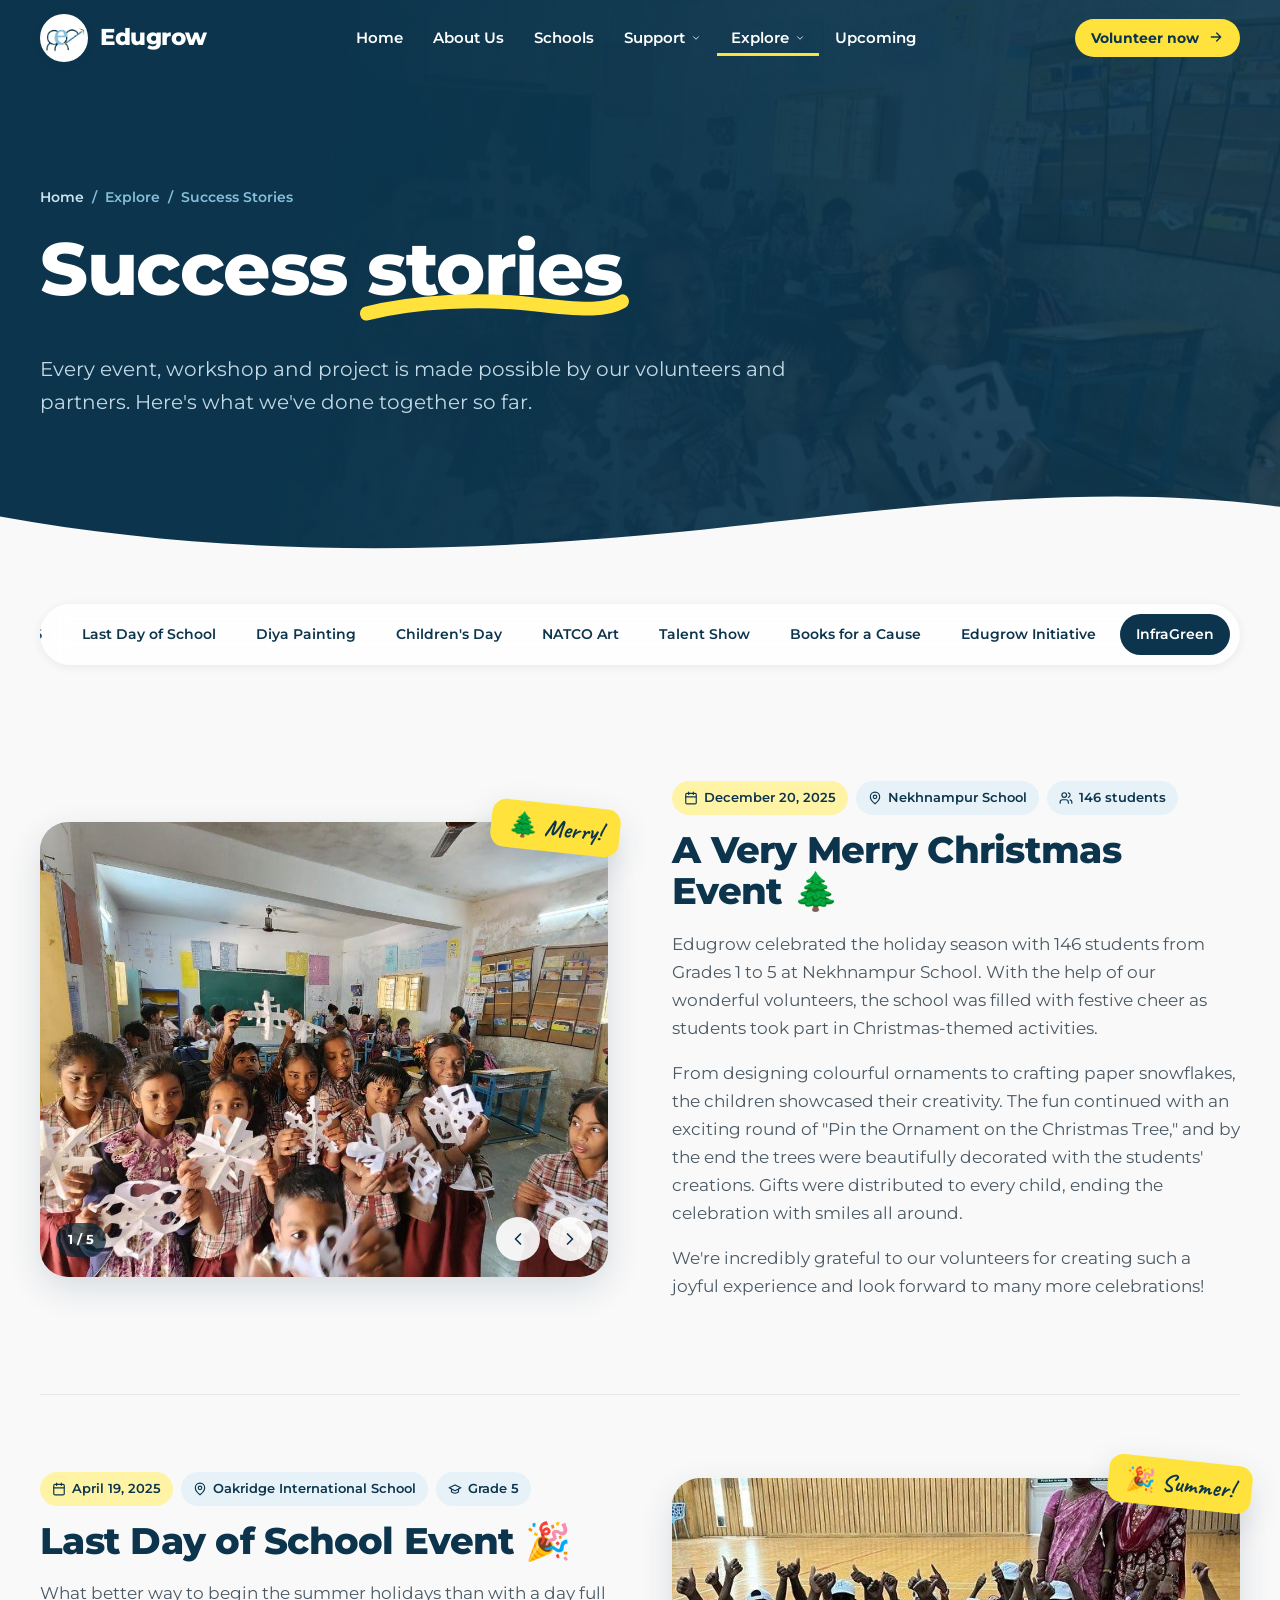
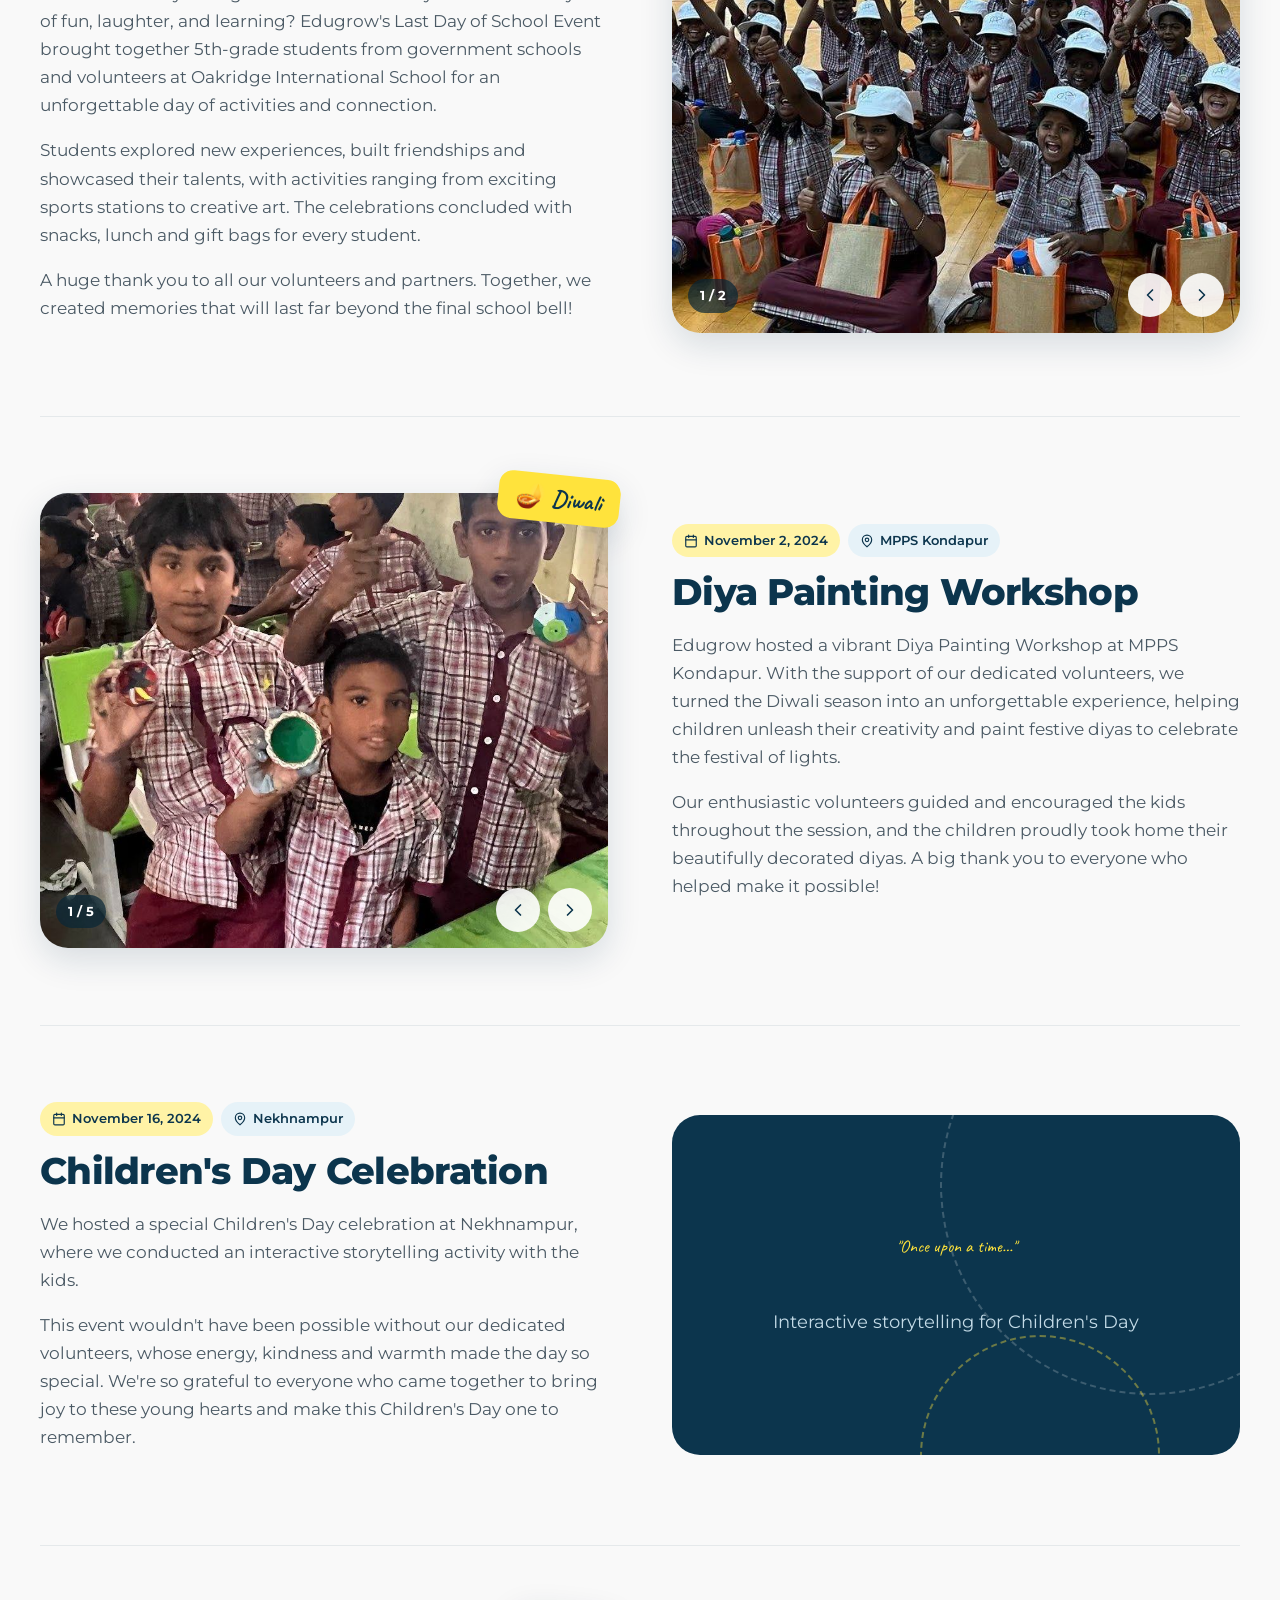
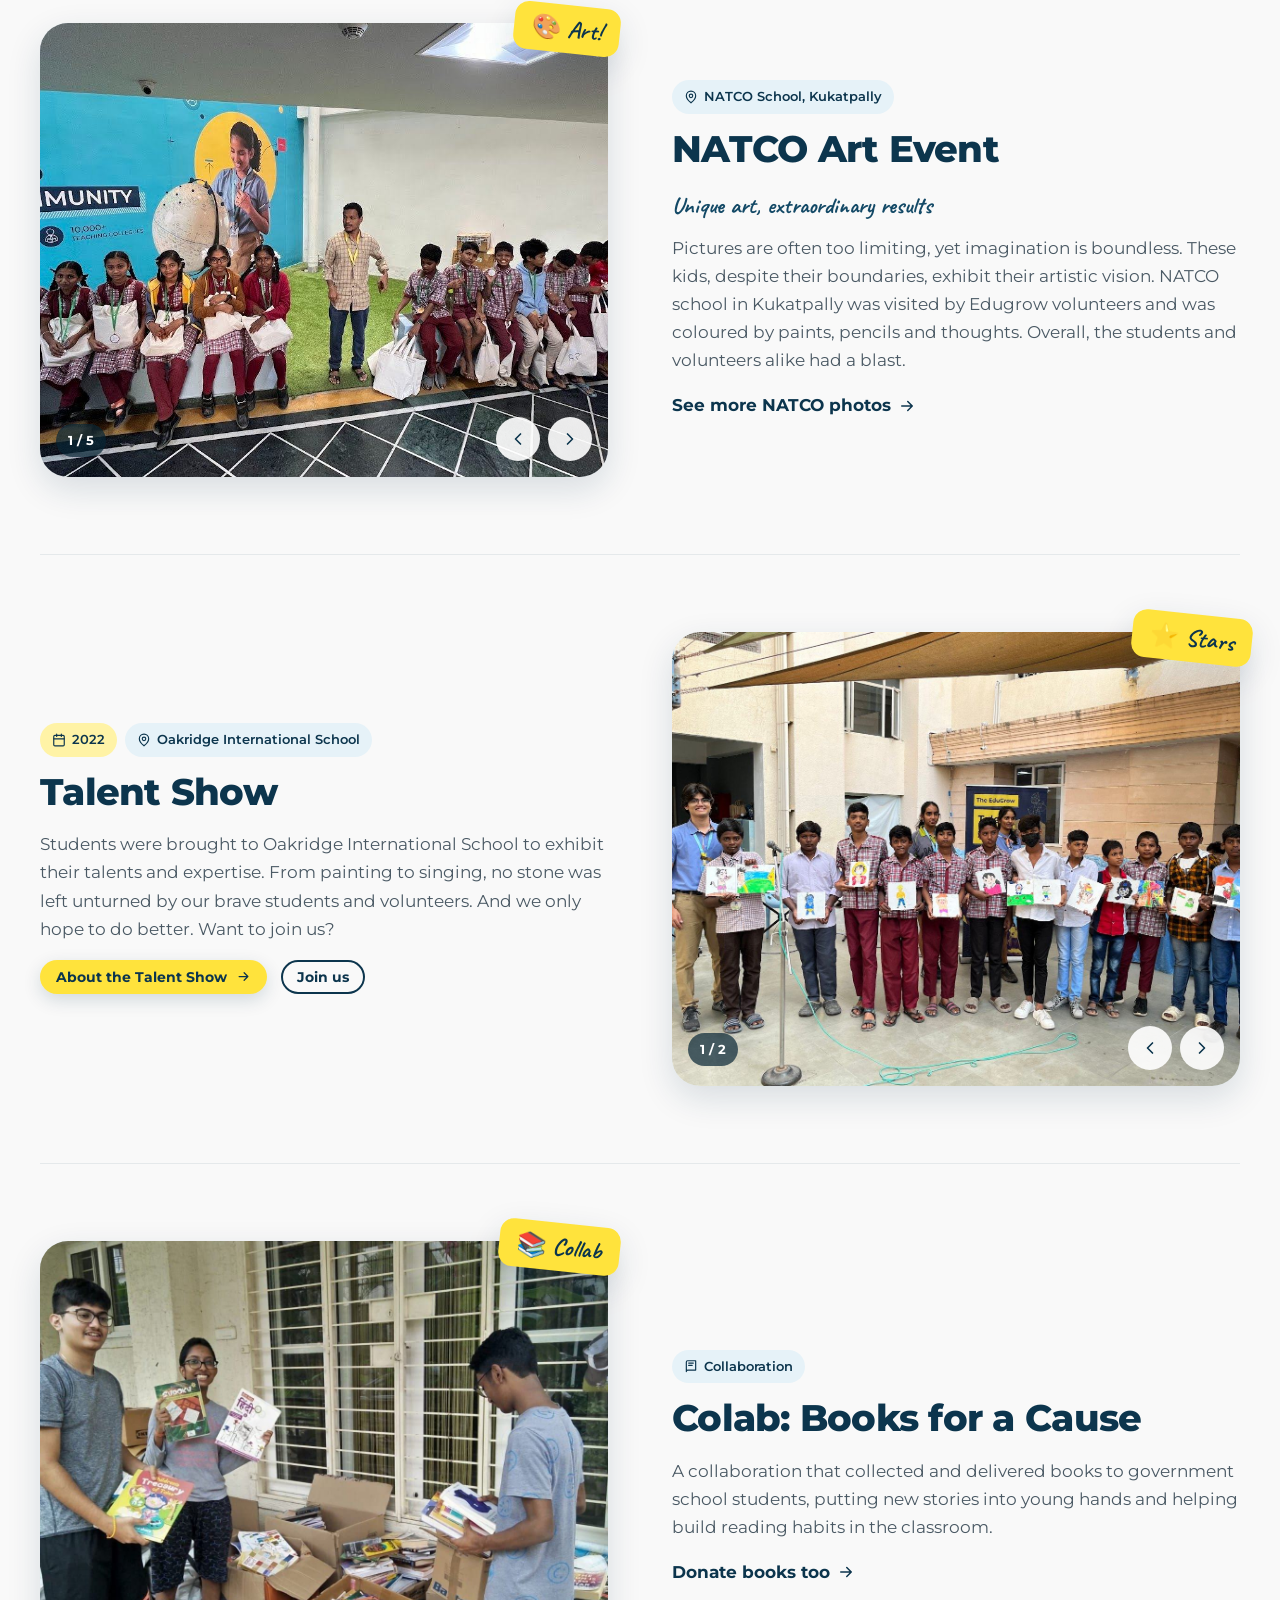
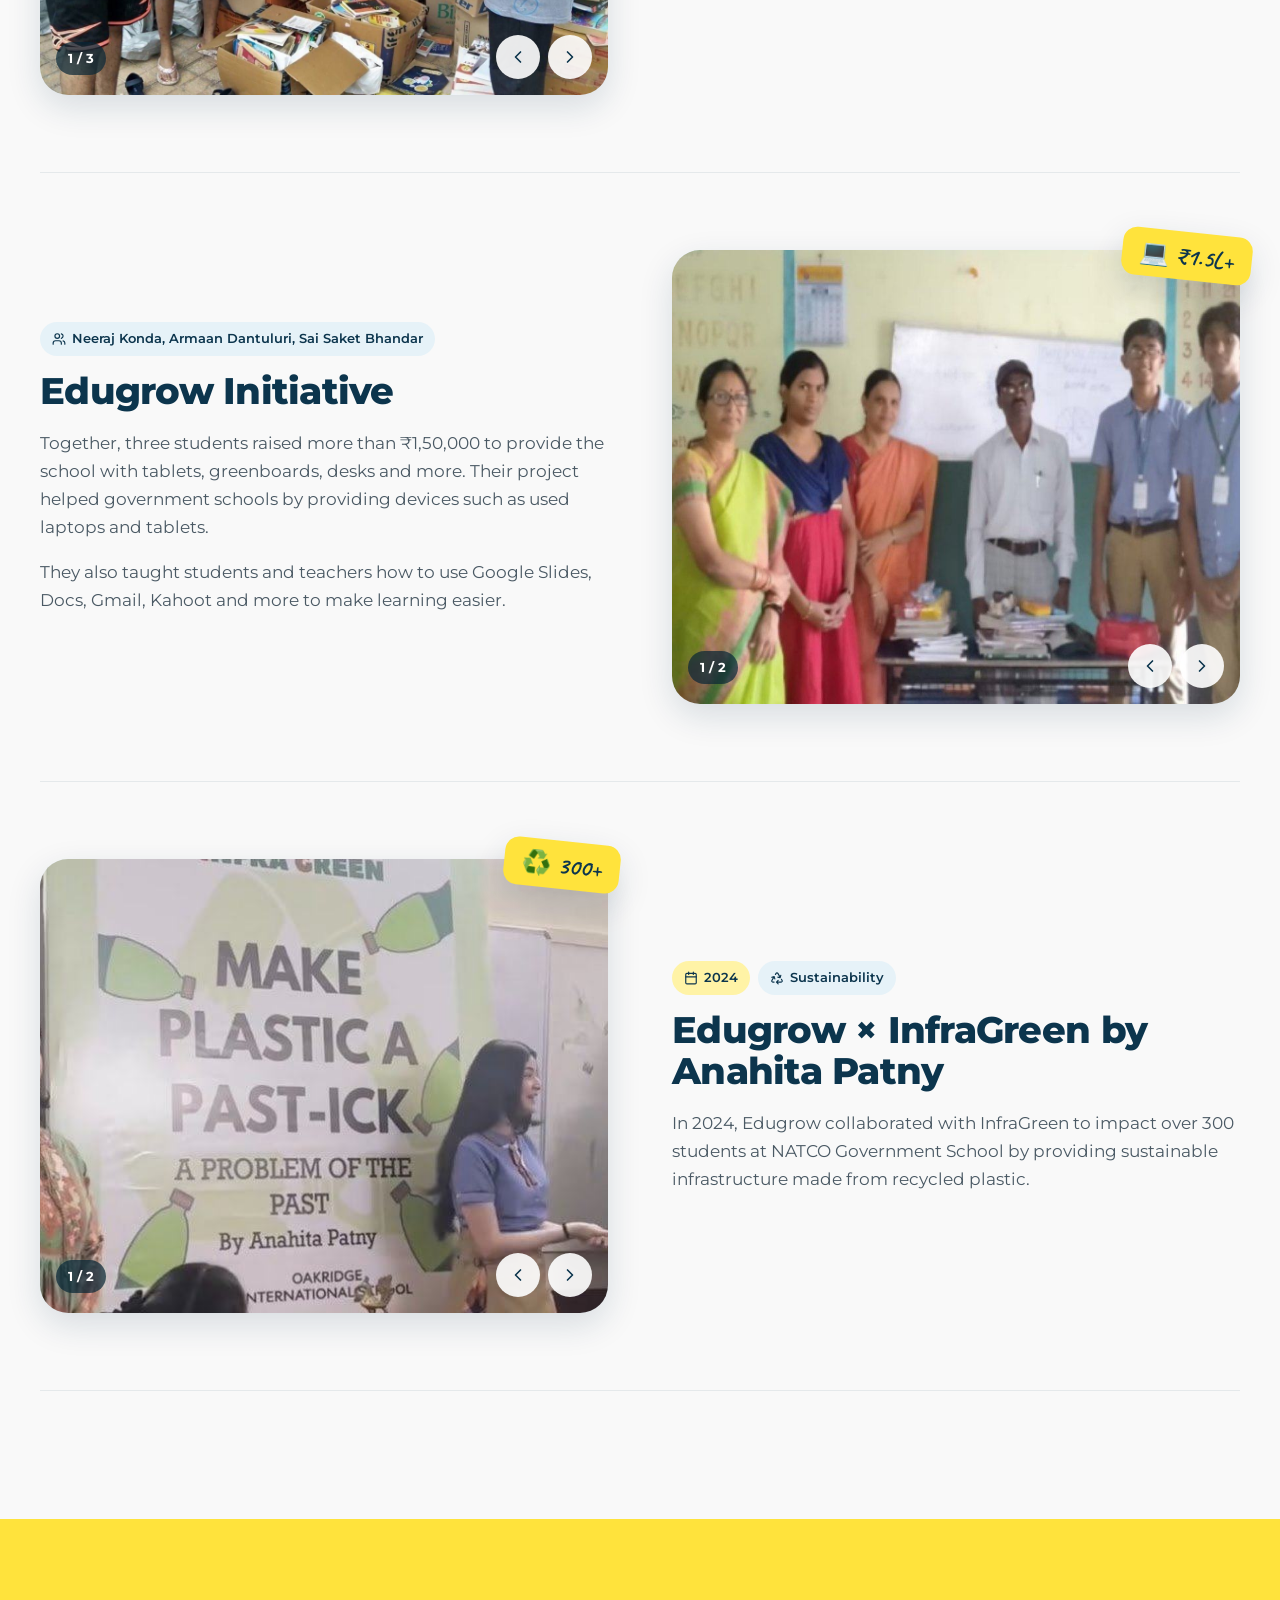
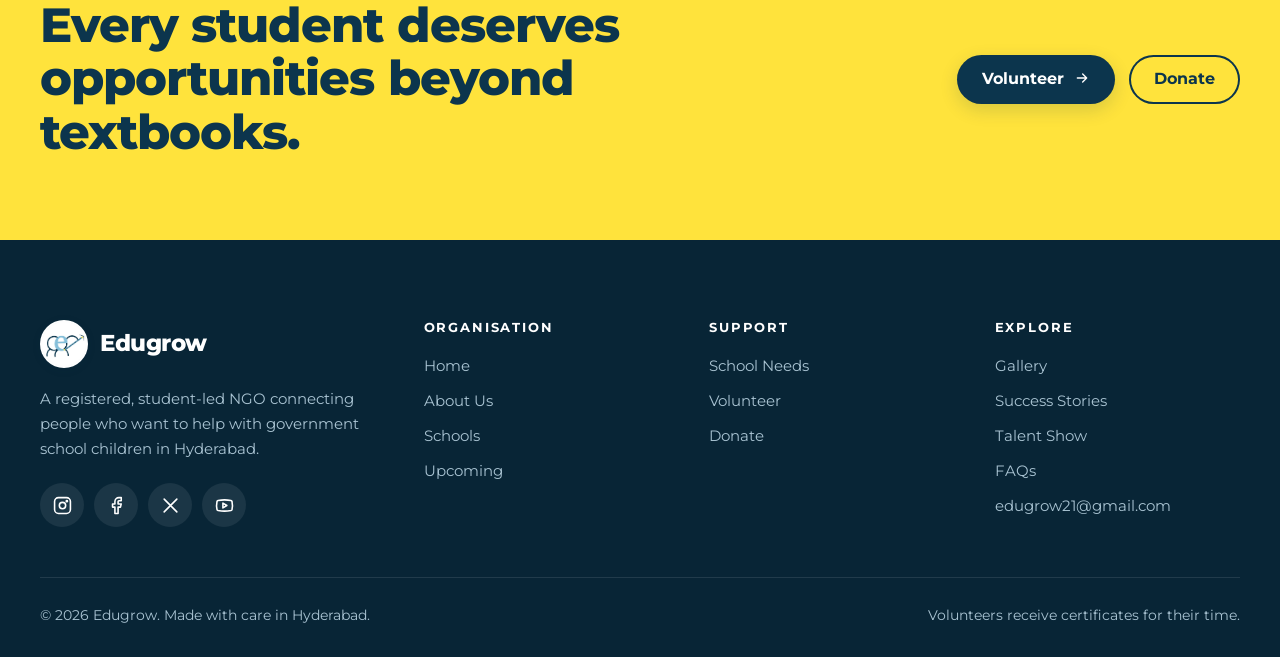
==== success-stories.html @ 66b3c99e "Add new Edugrow website Static multi-page site rebuilt from edugrow.org.in with the Edugrow brand co" ====
<!doctype html>
<html lang="en">
<head>
  <meta charset="utf-8">
  <meta name="viewport" content="width=device-width, initial-scale=1">
  <title>Success Stories — Edugrow</title>
  <meta name="description" content="Edugrow's events and projects: Christmas at Nekhnampur, the Last Day of School event, Diya painting, NATCO art, the Talent Show, InfraGreen and more.">
  <link rel="icon" href="assets/img/logo.png">
  <link rel="preconnect" href="https://fonts.googleapis.com">
  <link rel="preconnect" href="https://fonts.gstatic.com" crossorigin>
  <link href="https://fonts.googleapis.com/css2?family=Caveat:wght@600;700&family=Montserrat:wght@400;500;600;700;800&display=swap" rel="stylesheet">
  <link rel="stylesheet" href="assets/css/style.css">
  <script src="assets/js/main.js" defer></script>
</head>
<body data-page="success-stories" class="on-dark">
  <div id="site-header"></div>

  <main id="main">
    <section class="page-hero">
      <div class="bg" data-parallax="0.15" style="background-image:url(assets/img/photos/christmas-old-3.jpg)"></div>
      <div class="container">
        <nav class="crumbs reveal" aria-label="Breadcrumb"><a href="index.html">Home</a><span>/</span><span>Explore</span><span>/</span><span>Success Stories</span></nav>
        <h1 data-split>Success <span class="scribble">stories</span></h1>
        <p class="lead reveal" style="--d:.5s">Every event, workshop and project is made possible by our volunteers and partners. Here's what we've done together so far.</p>
      </div>
      <div class="wave"><svg viewBox="0 0 1440 80" preserveAspectRatio="none"><path fill="currentColor" d="M0 40c240 40 480 40 720 20S1200 0 1440 30v50H0z"/></svg></div>
    </section>

    <section class="section" style="padding-top:50px">
      <div class="container">
        <nav class="story-nav" data-spy aria-label="Stories">
          <a href="#christmas">Christmas '25</a>
          <a href="#last-day">Last Day of School</a>
          <a href="#diya">Diya Painting</a>
          <a href="#childrens-day">Children's Day</a>
          <a href="#natco">NATCO Art</a>
          <a href="#talent">Talent Show</a>
          <a href="#books">Books for a Cause</a>
          <a href="#initiative">Edugrow Initiative</a>
          <a href="#infragreen">InfraGreen</a>
        </nav>

        <article class="story" id="christmas">
          <div class="story-media reveal from-left">
            <span class="sticker">🌲 Merry!</span>
            <div class="carousel"><div class="slides">
              <img src="assets/img/photos/christmas-old-3.jpg" alt="Students holding paper snowflakes" loading="lazy">
              <img src="assets/img/photos/christmas-old-2.jpg" alt="Christmas tree decorated with student ornaments" loading="lazy">
              <img src="assets/img/photos/christmas-2.jpg" alt="Volunteers running Christmas activities in a classroom" loading="lazy">
              <img src="assets/img/photos/christmas-3.jpg" alt="Students playing Pin the Ornament on the Christmas Tree" loading="lazy">
              <img src="assets/img/photos/christmas-old-1.jpg" alt="Students in the classroom during the event" loading="lazy">
            </div><span class="count"></span><div class="ctrl"><button class="prev" aria-label="Previous photo"><span data-icon="left"></span></button><button class="next" aria-label="Next photo"><span data-icon="right"></span></button></div></div>
          </div>
          <div class="reveal from-right">
            <div class="story-meta"><span class="tag tag--sun"><span data-icon="calendar" data-size="14"></span> December 20, 2025</span><span class="tag"><span data-icon="pin" data-size="14"></span> Nekhnampur School</span><span class="tag"><span data-icon="users" data-size="14"></span> 146 students</span></div>
            <h2>A Very Merry Christmas Event 🌲</h2>
            <p>Edugrow celebrated the holiday season with 146 students from Grades 1 to 5 at Nekhnampur School. With the help of our wonderful volunteers, the school was filled with festive cheer as students took part in Christmas-themed activities.</p>
            <p>From designing colourful ornaments to crafting paper snowflakes, the children showcased their creativity. The fun continued with an exciting round of "Pin the Ornament on the Christmas Tree," and by the end the trees were beautifully decorated with the students' creations. Gifts were distributed to every child, ending the celebration with smiles all around.</p>
            <p>We're incredibly grateful to our volunteers for creating such a joyful experience and look forward to many more celebrations!</p>
          </div>
        </article>

        <article class="story" id="last-day">
          <div class="story-media reveal from-right">
            <span class="sticker">🎉 Summer!</span>
            <div class="carousel"><div class="slides">
              <img src="assets/img/photos/lastday-1.jpg" alt="Students cheering with gift bags" loading="lazy">
              <img src="assets/img/photos/lastday-2.jpg" alt="Students doing art at tables" loading="lazy">
            </div><span class="count"></span><div class="ctrl"><button class="prev" aria-label="Previous photo"><span data-icon="left"></span></button><button class="next" aria-label="Next photo"><span data-icon="right"></span></button></div></div>
          </div>
          <div class="reveal from-left">
            <div class="story-meta"><span class="tag tag--sun"><span data-icon="calendar" data-size="14"></span> April 19, 2025</span><span class="tag"><span data-icon="pin" data-size="14"></span> Oakridge International School</span><span class="tag"><span data-icon="grad" data-size="14"></span> Grade 5</span></div>
            <h2>Last Day of School Event 🎉</h2>
            <p>What better way to begin the summer holidays than with a day full of fun, laughter, and learning? Edugrow's Last Day of School Event brought together 5th-grade students from government schools and volunteers at Oakridge International School for an unforgettable day of activities and connection.</p>
            <p>Students explored new experiences, built friendships and showcased their talents, with activities ranging from exciting sports stations to creative art. The celebrations concluded with snacks, lunch and gift bags for every student.</p>
            <p>A huge thank you to all our volunteers and partners. Together, we created memories that will last far beyond the final school bell!</p>
          </div>
        </article>

        <article class="story" id="diya">
          <div class="story-media reveal from-left">
            <span class="sticker">🪔 Diwali</span>
            <div class="carousel"><div class="slides">
              <img src="assets/img/photos/diya-old-1.jpg" alt="Students holding up painted diyas" loading="lazy">
              <img src="assets/img/photos/diya-old-2.jpg" alt="Two girls smiling with their diyas" loading="lazy">
              <img src="assets/img/photos/diya-7.jpg" alt="Students showing their diyas" loading="lazy">
              <img src="assets/img/photos/diya-4.jpg" alt="Students painting together" loading="lazy">
              <img src="assets/img/photos/diya-1.jpg" alt="A student with a painted diya" loading="lazy">
            </div><span class="count"></span><div class="ctrl"><button class="prev" aria-label="Previous photo"><span data-icon="left"></span></button><button class="next" aria-label="Next photo"><span data-icon="right"></span></button></div></div>
          </div>
          <div class="reveal from-right">
            <div class="story-meta"><span class="tag tag--sun"><span data-icon="calendar" data-size="14"></span> November 2, 2024</span><span class="tag"><span data-icon="pin" data-size="14"></span> MPPS Kondapur</span></div>
            <h2>Diya Painting Workshop</h2>
            <p>Edugrow hosted a vibrant Diya Painting Workshop at MPPS Kondapur. With the support of our dedicated volunteers, we turned the Diwali season into an unforgettable experience, helping children unleash their creativity and paint festive diyas to celebrate the festival of lights.</p>
            <p>Our enthusiastic volunteers guided and encouraged the kids throughout the session, and the children proudly took home their beautifully decorated diyas. A big thank you to everyone who helped make it possible!</p>
          </div>
        </article>

        <article class="story" id="childrens-day">
          <div class="story-media reveal from-right">
            <div class="cta-band" style="grid-template-columns:1fr;min-height:340px;place-content:center;text-align:center;background:var(--navy);color:var(--white)">
              <span class="circle c1" style="border-color:rgba(255,255,255,.2)"></span><span class="circle c2" style="border-color:rgba(255,227,60,.4)"></span>
              <p class="quote-strip" style="color:var(--sun);position:relative;margin:0">"Once upon a time…"</p>
              <p style="color:#C3DAE6;position:relative;margin:10px 0 0">Interactive storytelling for Children's Day</p>
            </div>
          </div>
          <div class="reveal from-left">
            <div class="story-meta"><span class="tag tag--sun"><span data-icon="calendar" data-size="14"></span> November 16, 2024</span><span class="tag"><span data-icon="pin" data-size="14"></span> Nekhnampur</span></div>
            <h2>Children's Day Celebration</h2>
            <p>We hosted a special Children's Day celebration at Nekhnampur, where we conducted an interactive storytelling activity with the kids.</p>
            <p>This event wouldn't have been possible without our dedicated volunteers, whose energy, kindness and warmth made the day so special. We're so grateful to everyone who came together to bring joy to these young hearts and make this Children's Day one to remember.</p>
          </div>
        </article>

        <article class="story" id="natco">
          <div class="story-media reveal from-left">
            <span class="sticker">🎨 Art!</span>
            <div class="carousel"><div class="slides">
              <img src="assets/img/photos/natco-old-2.jpg" alt="Students holding their artwork at NATCO" loading="lazy">
              <img src="assets/img/photos/natco-art-6.jpg" alt="A class showing their drawings" loading="lazy">
              <img src="assets/img/photos/natco-art-7.jpg" alt="A student with a Ganesha drawing" loading="lazy">
              <img src="assets/img/photos/natco-art-3.jpg" alt="Volunteers and students celebrating together" loading="lazy">
              <img src="assets/img/photos/natco-art-2.jpg" alt="A student painting" loading="lazy">
            </div><span class="count"></span><div class="ctrl"><button class="prev" aria-label="Previous photo"><span data-icon="left"></span></button><button class="next" aria-label="Next photo"><span data-icon="right"></span></button></div></div>
          </div>
          <div class="reveal from-right">
            <div class="story-meta"><span class="tag"><span data-icon="pin" data-size="14"></span> NATCO School, Kukatpally</span></div>
            <h2>NATCO Art Event</h2>
            <p class="hand" style="color:var(--navy-700);margin-bottom:.4em">Unique art, extraordinary results</p>
            <p>Pictures are often too limiting, yet imagination is boundless. These kids, despite their boundaries, exhibit their artistic vision. NATCO school in Kukatpally was visited by Edugrow volunteers and was coloured by paints, pencils and thoughts. Overall, the students and volunteers alike had a blast.</p>
            <a class="link-arrow" href="gallery.html">See more NATCO photos <span data-icon="arrow" data-size="18"></span></a>
          </div>
        </article>

        <article class="story" id="talent">
          <div class="story-media reveal from-right">
            <span class="sticker">⭐ Stars</span>
            <div class="carousel"><div class="slides">
              <img src="assets/img/photos/talent-group.jpg" alt="Students holding their artworks at Oakridge" loading="lazy">
              <img src="assets/img/photos/talent-keyboard.jpg" alt="A volunteer teaching students the keyboard" loading="lazy">
            </div><span class="count"></span><div class="ctrl"><button class="prev" aria-label="Previous photo"><span data-icon="left"></span></button><button class="next" aria-label="Next photo"><span data-icon="right"></span></button></div></div>
          </div>
          <div class="reveal from-left">
            <div class="story-meta"><span class="tag tag--sun"><span data-icon="calendar" data-size="14"></span> 2022</span><span class="tag"><span data-icon="pin" data-size="14"></span> Oakridge International School</span></div>
            <h2>Talent Show</h2>
            <p>Students were brought to Oakridge International School to exhibit their talents and expertise. From painting to singing, no stone was left unturned by our brave students and volunteers. And we only hope to do better. Want to join us?</p>
            <div class="btn-row"><a class="btn btn--sm" href="talent-show.html">About the Talent Show <span data-icon="arrow" data-size="15"></span></a><a class="btn btn--sm btn--outline" href="volunteer.html">Join us</a></div>
          </div>
        </article>

        <article class="story" id="books">
          <div class="story-media reveal from-left">
            <span class="sticker">📚 Collab</span>
            <div class="carousel"><div class="slides">
              <img src="assets/img/photos/books-1.jpg" alt="Volunteers sorting donated books" loading="lazy">
              <img src="assets/img/photos/books-2.jpg" alt="A volunteer handing out books in a classroom" loading="lazy">
              <img src="assets/img/photos/books-3.jpg" alt="Students with new books" loading="lazy">
            </div><span class="count"></span><div class="ctrl"><button class="prev" aria-label="Previous photo"><span data-icon="left"></span></button><button class="next" aria-label="Next photo"><span data-icon="right"></span></button></div></div>
          </div>
          <div class="reveal from-right">
            <div class="story-meta"><span class="tag"><span data-icon="book" data-size="14"></span> Collaboration</span></div>
            <h2>Colab: Books for a Cause</h2>
            <p>A collaboration that collected and delivered books to government school students, putting new stories into young hands and helping build reading habits in the classroom.</p>
            <a class="link-arrow" href="donate.html">Donate books too <span data-icon="arrow" data-size="18"></span></a>
          </div>
        </article>

        <article class="story" id="initiative">
          <div class="story-media reveal from-right">
            <span class="sticker">💻 ₹1.5L+</span>
            <div class="carousel"><div class="slides">
              <img src="assets/img/photos/initiative-1.jpg" alt="Students and teachers at a device handover" loading="lazy">
              <img src="assets/img/photos/devices-donation.jpg" alt="Handing over a donated device to the school" loading="lazy">
            </div><span class="count"></span><div class="ctrl"><button class="prev" aria-label="Previous photo"><span data-icon="left"></span></button><button class="next" aria-label="Next photo"><span data-icon="right"></span></button></div></div>
          </div>
          <div class="reveal from-left">
            <div class="story-meta"><span class="tag"><span data-icon="users" data-size="14"></span> Neeraj Konda, Armaan Dantuluri, Sai Saket Bhandar</span></div>
            <h2>Edugrow Initiative</h2>
            <p>Together, three students raised more than ₹1,50,000 to provide the school with tablets, greenboards, desks and more. Their project helped government schools by providing devices such as used laptops and tablets.</p>
            <p>They also taught students and teachers how to use Google Slides, Docs, Gmail, Kahoot and more to make learning easier.</p>
          </div>
        </article>

        <article class="story" id="infragreen">
          <div class="story-media reveal from-left">
            <span class="sticker">♻️ 300+</span>
            <div class="carousel"><div class="slides">
              <img src="assets/img/photos/infragreen-poster.jpg" alt="Make Plastic a Past-ick poster by Anahita Patny" loading="lazy">
              <img src="assets/img/photos/infragreen-1.jpg" alt="Students at NATCO with recycled-plastic furniture" loading="lazy">
            </div><span class="count"></span><div class="ctrl"><button class="prev" aria-label="Previous photo"><span data-icon="left"></span></button><button class="next" aria-label="Next photo"><span data-icon="right"></span></button></div></div>
          </div>
          <div class="reveal from-right">
            <div class="story-meta"><span class="tag tag--sun"><span data-icon="calendar" data-size="14"></span> 2024</span><span class="tag"><span data-icon="recycle" data-size="14"></span> Sustainability</span></div>
            <h2>Edugrow × InfraGreen by Anahita Patny</h2>
            <p>In 2024, Edugrow collaborated with InfraGreen to impact over 300 students at NATCO Government School by providing sustainable infrastructure made from recycled plastic.</p>
          </div>
        </article>
      </div>
    </section>
  </main>

  <div id="site-footer"></div>
</body>
</html>
---- assets/css/style.css ----
/* =========================================================
   Edugrow — site styles
   Brand colours taken from the existing edugrow.org.in site
   and the Edugrow logo: navy, sky blue, sunshine yellow.
   ========================================================= */

:root {
  --navy: #0C354D;
  --navy-900: #082536;
  --navy-700: #134966;
  --sky: #86BFDA;
  --sky-200: #C9E3EF;
  --sky-100: #E6F2F8;
  --sun: #FFE33C;
  --sun-200: #FFF3A6;
  --paper: #F9F9F9;
  --white: #FFFFFF;
  --ink: #1C1C1C;
  --ink-soft: #4A5964;

  --font-head: "Montserrat", system-ui, sans-serif;
  --font-body: "Montserrat", system-ui, sans-serif;
  --font-hand: "Caveat", "Comic Sans MS", cursive;

  --radius-sm: 10px;
  --radius: 18px;
  --radius-lg: 28px;
  --shadow-sm: 0 2px 10px rgba(12, 53, 77, .08);
  --shadow: 0 12px 34px rgba(12, 53, 77, .14);
  --shadow-lg: 0 30px 60px rgba(12, 53, 77, .22);

  --container: 1200px;
  --gutter: clamp(16px, 4vw, 40px);
  --header-h: 76px;
  --ease: cubic-bezier(.22, 1, .36, 1);
}

*, *::before, *::after { box-sizing: border-box; }
html { scroll-behavior: smooth; -webkit-text-size-adjust: 100%; overflow-x: clip; }
body {
  margin: 0;
  font-family: var(--font-body);
  font-size: 17px;
  line-height: 1.65;
  color: var(--ink);
  background: var(--paper);
  overflow-x: hidden;
  overflow-x: clip;
  -webkit-font-smoothing: antialiased;
}
img { max-width: 100%; display: block; }
a { color: inherit; }
h1, h2, h3, h4 { font-family: var(--font-head); line-height: 1.12; margin: 0 0 .5em; color: var(--navy); letter-spacing: -.02em; }
h1 { font-size: clamp(2.4rem, 6vw, 4.6rem); font-weight: 800; }
h2 { font-size: clamp(1.9rem, 4vw, 3rem); font-weight: 800; }
h3 { font-size: clamp(1.2rem, 2vw, 1.5rem); font-weight: 700; }
p { margin: 0 0 1em; }
::selection { background: var(--sun); color: var(--navy); }
:focus-visible { outline: 3px solid var(--sun); outline-offset: 3px; border-radius: 6px; }

.container { width: min(100% - 2 * var(--gutter), var(--container)); margin-inline: auto; }
.section { padding: clamp(72px, 10vw, 130px) 0; position: relative; }
.section--tight { padding: clamp(48px, 7vw, 80px) 0; }
.section--navy { background: var(--navy); color: #DCEAF2; }
.section--navy h2, .section--navy h3 { color: var(--white); }
.section--sky { background: var(--sky-100); }
.section--sun { background: var(--sun); }
.section--white { background: var(--white); }
.center { text-align: center; }
.lead { font-size: clamp(1.05rem, 1.6vw, 1.25rem); color: var(--ink-soft); max-width: 62ch; }
.center .lead { margin-inline: auto; }
.section--navy .lead { color: #B9D3E1; }

.eyebrow {
  display: inline-flex; align-items: center; gap: .55em;
  font-weight: 700; font-size: .78rem; letter-spacing: .16em; text-transform: uppercase;
  color: var(--navy-700); margin-bottom: 1rem;
}
.eyebrow::before { content: ""; width: 28px; height: 3px; background: var(--sun); border-radius: 3px; }
.section--navy .eyebrow { color: var(--sky); }
.hand { font-family: var(--font-hand); font-weight: 700; font-size: 1.35em; color: var(--sky); letter-spacing: 0; }

/* Highlighted word with a hand-drawn pencil underline */
.scribble { position: relative; white-space: nowrap; display: inline-block; }
.scribble svg { position: absolute; left: -2%; bottom: -.18em; width: 104%; height: .42em; overflow: visible; }
.scribble path { fill: none; stroke: var(--sun); stroke-width: 9; stroke-linecap: round; stroke-dasharray: 400; stroke-dashoffset: 400; transition: stroke-dashoffset 1.2s var(--ease) .5s; }
.scribble.is-in path, .is-in .scribble path { stroke-dashoffset: 0; }

/* ---------- Buttons ---------- */
.btn {
  --bg: var(--sun); --fg: var(--navy);
  display: inline-flex; align-items: center; gap: .6em;
  padding: .95em 1.6em; border-radius: 999px; border: 0;
  background: var(--bg); color: var(--fg);
  font: 700 .98rem/1 var(--font-head); text-decoration: none; cursor: pointer;
  position: relative; overflow: hidden; isolation: isolate;
  transition: transform .35s var(--ease), box-shadow .35s var(--ease);
  box-shadow: 0 6px 18px rgba(12, 53, 77, .16);
}
.btn::before {
  content: ""; position: absolute; inset: 0; z-index: -1;
  background: var(--navy); transform: translateY(101%); transition: transform .45s var(--ease);
}
.btn:hover { transform: translateY(-3px); box-shadow: 0 14px 28px rgba(12, 53, 77, .25); color: var(--white); }
.btn:hover::before { transform: translateY(0); }
.btn .arrow { transition: transform .35s var(--ease); }
.btn:hover .arrow { transform: translateX(4px); }
.btn--navy { --bg: var(--navy); --fg: var(--white); }
.btn--navy::before { background: var(--sun); }
.btn--navy:hover { color: var(--navy); }
.btn--ghost { --bg: transparent; --fg: var(--white); box-shadow: inset 0 0 0 2px rgba(255,255,255,.7); }
.btn--ghost::before { background: var(--white); }
.btn--ghost:hover { color: var(--navy); }
.btn--outline { --bg: transparent; --fg: var(--navy); box-shadow: inset 0 0 0 2px var(--navy); }
.btn--sm { padding: .7em 1.15em; font-size: .88rem; }
.btn-row { display: flex; flex-wrap: wrap; gap: 14px; }
.center .btn-row { justify-content: center; }

.link-arrow { font-weight: 700; color: var(--navy); text-decoration: none; display: inline-flex; gap: .4em; align-items: center; background: linear-gradient(var(--sun), var(--sun)) 0 100% / 0 3px no-repeat; transition: background-size .4s var(--ease); }
.link-arrow:hover { background-size: 100% 3px; }

/* ---------- Scroll progress (a pencil line) ---------- */
.progress { position: fixed; inset: 0 0 auto 0; height: 4px; z-index: 200; pointer-events: none; }
.progress span { display: block; height: 100%; width: 100%; transform-origin: 0 50%; transform: scaleX(0); background: linear-gradient(90deg, var(--sky), var(--sun)); }

/* ---------- Header ---------- */
.site-header {
  position: fixed; inset: 0 0 auto 0; z-index: 100; height: var(--header-h);
  display: flex; align-items: center;
  transition: background .4s, box-shadow .4s, transform .45s var(--ease), height .3s;
}
.site-header.is-solid { background: rgba(255,255,255,.92); backdrop-filter: saturate(160%) blur(14px); -webkit-backdrop-filter: saturate(160%) blur(14px); box-shadow: 0 1px 0 rgba(12,53,77,.08), var(--shadow-sm); }
.site-header.is-hidden { transform: translateY(-100%); }
.site-header .container { display: flex; align-items: center; justify-content: space-between; gap: 20px; }
.brand { display: flex; align-items: center; gap: 12px; text-decoration: none; }
.brand img { width: 48px; height: 48px; border-radius: 50%; background: var(--white); box-shadow: var(--shadow-sm); transition: transform .6s var(--ease); }
.brand:hover img { transform: rotate(-12deg) scale(1.06); }
.brand span { font: 800 1.45rem/1 var(--font-head); color: var(--navy); letter-spacing: -.02em; }
.on-dark .site-header:not(.is-solid) .brand span { color: var(--white); }

.nav { display: flex; align-items: center; gap: 4px; }
.nav > ul { list-style: none; margin: 0; padding: 0; display: flex; align-items: center; gap: 2px; }
.nav li { position: relative; }
.nav a.nav-link, .nav button.nav-link {
  display: inline-flex; align-items: center; gap: 6px;
  padding: 10px 14px; border-radius: 999px; border: 0; background: none; cursor: pointer;
  font: 600 .95rem/1 var(--font-head); color: var(--navy); text-decoration: none;
  transition: background .25s, color .25s;
}
.on-dark .site-header:not(.is-solid) .nav-link { color: var(--white); }
.nav .nav-link:hover, .nav li:focus-within > .nav-link { background: rgba(134,191,218,.22); }
.nav .nav-link[aria-current="page"], .nav .is-current > .nav-link { box-shadow: inset 0 -3px 0 var(--sun); border-radius: 0; }
.nav .chev { width: 10px; height: 10px; transition: transform .3s; }
.nav li:hover .chev, .nav li:focus-within .chev { transform: rotate(180deg); }
.dropdown {
  position: absolute; top: calc(100% + 10px); left: 50%; min-width: 250px;
  list-style: none; margin: 0; padding: 10px;
  background: var(--white); border-radius: var(--radius); box-shadow: var(--shadow-lg);
  opacity: 0; visibility: hidden; transform: translate(-50%, 10px);
  transition: opacity .3s var(--ease), transform .3s var(--ease), visibility .3s;
}
.dropdown::before { content: ""; position: absolute; inset: -12px 0 auto; height: 12px; }
.nav li:hover > .dropdown, .nav li:focus-within > .dropdown { opacity: 1; visibility: visible; transform: translate(-50%, 0); }
.dropdown a { display: flex; gap: 12px; align-items: center; padding: 11px 12px; border-radius: 12px; text-decoration: none; color: var(--navy); font-weight: 600; font-size: .94rem; transition: background .2s; }
.dropdown a small { display: block; font-weight: 500; color: var(--ink-soft); font-size: .78rem; margin-top: 2px; }
.dropdown a:hover { background: var(--sky-100); }
.dropdown .ico { flex: none; width: 36px; height: 36px; border-radius: 10px; display: grid; place-items: center; background: var(--sky-100); color: var(--navy); }
.dropdown a:hover .ico { background: var(--sun); }
.nav-cta { margin-left: 10px; }

.burger { display: none; width: 46px; height: 46px; border-radius: 50%; border: 0; background: var(--sun); cursor: pointer; position: relative; z-index: 120; }
.burger span { position: absolute; left: 13px; right: 13px; height: 2.5px; background: var(--navy); border-radius: 2px; transition: transform .4s var(--ease), opacity .3s; }
.burger span:nth-child(1) { top: 16px; } .burger span:nth-child(2) { top: 22px; } .burger span:nth-child(3) { top: 28px; }
.menu-open .burger span:nth-child(1) { transform: translateY(6px) rotate(45deg); }
.menu-open .burger span:nth-child(2) { opacity: 0; }
.menu-open .burger span:nth-child(3) { transform: translateY(-6px) rotate(-45deg); }

.mobile-menu {
  position: fixed; inset: 0; z-index: 110; background: var(--navy); color: var(--white);
  padding: calc(var(--header-h) + 20px) var(--gutter) 40px; overflow-y: auto;
  clip-path: circle(0 at calc(100% - 44px) 38px); transition: clip-path .7s var(--ease);
  visibility: hidden;
}
.menu-open .mobile-menu { clip-path: circle(150% at calc(100% - 44px) 38px); visibility: visible; }
.menu-open { overflow: hidden; }
.mobile-menu ul { list-style: none; margin: 0; padding: 0; }
.mobile-menu > ul > li { border-bottom: 1px solid rgba(255,255,255,.12); opacity: 0; transform: translateY(16px); transition: opacity .4s, transform .5s var(--ease); }
.menu-open .mobile-menu > ul > li { opacity: 1; transform: none; }
.mobile-menu > ul > li > a, .mobile-menu summary { display: flex; justify-content: space-between; align-items: center; padding: 16px 0; font: 700 1.5rem/1.2 var(--font-head); color: var(--white); text-decoration: none; cursor: pointer; list-style: none; }
.mobile-menu summary::-webkit-details-marker { display: none; }
.mobile-menu summary::after { content: "+"; color: var(--sun); font-size: 1.6rem; transition: transform .3s; }
.mobile-menu details[open] summary::after { transform: rotate(45deg); }
.mobile-menu details ul { padding: 0 0 14px 6px; }
.mobile-menu details a { display: block; padding: 9px 0; color: var(--sky-200); text-decoration: none; font-weight: 600; }
.mobile-menu .btn { margin-top: 28px; }
.menu-open .site-header .brand span { color: var(--white); }

/* ---------- Hero (home) ---------- */
.hero { position: relative; min-height: 100svh; display: flex; align-items: flex-end; color: var(--white); overflow: hidden; background: var(--navy-900); }
.hero-slides { position: absolute; inset: 0; }
.hero-slides img { position: absolute; inset: 0; width: 100%; height: 100%; object-fit: cover; opacity: 0; transform: scale(1.12); transition: opacity 1.6s ease, transform 8s linear; }
.hero-slides img.is-active { opacity: 1; transform: scale(1); }
.hero::after { content: ""; position: absolute; inset: 0; background: linear-gradient(180deg, rgba(8,37,54,.55) 0%, rgba(8,37,54,.25) 35%, rgba(8,37,54,.85) 100%), linear-gradient(90deg, rgba(8,37,54,.6), transparent 70%); }
.hero-content { position: relative; z-index: 2; padding: calc(var(--header-h) + 60px) 0 clamp(60px, 9vh, 110px); }
.hero h1 { color: var(--white); max-width: 14ch; margin-bottom: .4em; text-shadow: 0 4px 30px rgba(0,0,0,.25); }
.hero .lead { color: rgba(255,255,255,.88); margin-bottom: 2rem; }
.hero .hand { color: var(--sun); font-size: clamp(1.6rem, 3vw, 2.2rem); display: block; margin-bottom: .2rem; }
.split-word { display: inline-block; overflow: hidden; vertical-align: top; padding-bottom: .08em; }
.split-word > span { display: inline-block; opacity: 0; transform: translateY(110%); transition: transform 1s var(--ease), opacity .6s ease; }
.is-in .split-word > span, .split-word > span.is-in { opacity: 1; transform: none; }
.hero-dots { position: absolute; right: var(--gutter); bottom: clamp(60px, 9vh, 110px); z-index: 3; display: flex; gap: 8px; }
.hero-dots button { width: 34px; height: 4px; border-radius: 4px; border: 0; padding: 0; cursor: pointer; background: rgba(255,255,255,.35); overflow: hidden; position: relative; }
.hero-dots button::after { content: ""; position: absolute; inset: 0; background: var(--sun); transform: scaleX(0); transform-origin: left; }
.hero-dots button.is-active::after { animation: dotfill 6s linear forwards; }
@keyframes dotfill { to { transform: scaleX(1); } }
.scroll-cue { position: absolute; left: 50%; bottom: 22px; z-index: 3; transform: translateX(-50%); width: 26px; height: 42px; border: 2px solid rgba(255,255,255,.7); border-radius: 20px; }
.scroll-cue::after { content: ""; position: absolute; left: 50%; top: 8px; width: 4px; height: 8px; margin-left: -2px; background: var(--sun); border-radius: 4px; animation: cue 1.8s infinite; }
@keyframes cue { 0% { opacity: 0; transform: translateY(0); } 30% { opacity: 1; } 100% { opacity: 0; transform: translateY(14px); } }

/* Page hero (inner pages) */
.page-hero { position: relative; padding: calc(var(--header-h) + clamp(60px, 9vw, 110px)) 0 clamp(70px, 9vw, 120px); background: var(--navy); color: var(--white); overflow: hidden; }
.page-hero h1 { color: var(--white); max-width: 18ch; }
.page-hero .lead { color: #C3DAE6; }
.page-hero .bg { position: absolute; inset: 0; background-size: cover; background-position: center; opacity: .28; transform: scale(1.1); will-change: transform; }
.page-hero::after { content: ""; position: absolute; inset: 0; background: linear-gradient(100deg, var(--navy) 25%, rgba(12,53,77,.55)); }
.page-hero .container { position: relative; z-index: 2; }
.crumbs { display: flex; gap: 8px; font-size: .85rem; font-weight: 600; color: var(--sky); margin-bottom: 1.2rem; }
.crumbs a { color: var(--sky-200); text-decoration: none; }
.crumbs a:hover { color: var(--sun); }
.wave { position: absolute; left: 0; right: 0; bottom: -1px; height: clamp(40px, 6vw, 80px); z-index: 3; color: var(--paper); }
.wave svg { width: 100%; height: 100%; display: block; }

/* Floating doodles */
.doodle { position: absolute; z-index: 1; pointer-events: none; opacity: .9; }
.doodle--1 { right: 8%; top: 28%; width: 90px; animation: float 7s ease-in-out infinite; }
.doodle--2 { right: 22%; bottom: 18%; width: 60px; animation: float 9s ease-in-out infinite reverse; }
@keyframes float { 0%,100% { transform: translateY(0) rotate(0); } 50% { transform: translateY(-16px) rotate(6deg); } }

/* ---------- Reveal on scroll ---------- */
.reveal { opacity: 0; transform: translateY(40px); transition: opacity .9s var(--ease), transform .9s var(--ease); transition-delay: var(--d, 0s); }
.reveal.from-left { transform: translateX(-50px); }
.reveal.from-right { transform: translateX(50px); }
.reveal.zoom { transform: scale(.92); }
.reveal.is-in { opacity: 1; transform: none; }

/* ---------- Grid helpers ---------- */
.split { display: grid; grid-template-columns: 1.05fr 1fr; gap: clamp(36px, 6vw, 90px); align-items: center; }
.split--rev > :first-child { order: 2; }
.grid-3 { display: grid; grid-template-columns: repeat(3, 1fr); gap: 24px; }
.grid-2 { display: grid; grid-template-columns: repeat(2, 1fr); gap: 24px; }
.grid-auto { display: grid; grid-template-columns: repeat(auto-fill, minmax(280px, 1fr)); gap: 24px; }

/* ---------- Intro / mission ---------- */
.photo-stack { position: relative; aspect-ratio: 1 / 1.02; }
.photo-stack figure { position: absolute; margin: 0; border-radius: var(--radius-lg); overflow: hidden; box-shadow: var(--shadow-lg); border: 6px solid var(--white); }
.photo-stack img { width: 100%; height: 100%; object-fit: cover; transition: transform 1.2s var(--ease); }
.photo-stack figure:hover img { transform: scale(1.06); }
.photo-stack .p1 { inset: 0 22% 22% 0; transform: rotate(-3deg); }
.photo-stack .p2 { inset: 38% 0 0 34%; transform: rotate(3deg); }
.photo-stack .badge { position: absolute; left: -10px; bottom: 6%; z-index: 3; background: var(--sun); color: var(--navy); border-radius: 50%; width: 130px; height: 130px; display: grid; place-items: center; text-align: center; font-weight: 800; line-height: 1.1; box-shadow: var(--shadow); animation: spin-slow 20s linear infinite; }
.photo-stack .badge b { display: block; font-size: 2rem; }
.photo-stack .badge small { font-size: .72rem; letter-spacing: .1em; text-transform: uppercase; }
@keyframes spin-slow { 0%,100% { transform: rotate(-8deg); } 50% { transform: rotate(8deg); } }

.problem-list { list-style: none; padding: 0; margin: 1.6rem 0 2rem; display: grid; gap: 14px; }
.problem-list li { display: flex; gap: 14px; align-items: flex-start; padding: 14px 16px; background: var(--white); border-radius: var(--radius-sm); box-shadow: var(--shadow-sm); transition: transform .35s var(--ease), box-shadow .35s; }
.problem-list li:hover { transform: translateX(6px); box-shadow: var(--shadow); }
.problem-list .ico { flex: none; width: 40px; height: 40px; border-radius: 12px; background: var(--sky-100); color: var(--navy); display: grid; place-items: center; }
.problem-list b { color: var(--navy); }

/* ---------- Ways to help cards ---------- */
.help-card {
  position: relative; border-radius: var(--radius-lg); overflow: hidden; min-height: 460px; color: var(--white);
  display: flex; flex-direction: column; justify-content: flex-end; padding: 30px; text-decoration: none;
  box-shadow: var(--shadow); transform-style: preserve-3d; transition: transform .5s var(--ease), box-shadow .5s;
}
.help-card img { position: absolute; inset: 0; width: 100%; height: 100%; object-fit: cover; transition: transform 1.2s var(--ease); }
.help-card::before { content: ""; position: absolute; inset: 0; z-index: 1; background: linear-gradient(180deg, rgba(8,37,54,0) 30%, rgba(8,37,54,.92) 100%); transition: background .5s; }
.help-card:hover { box-shadow: var(--shadow-lg); }
.help-card:hover img { transform: scale(1.08); }
.help-card:hover::before { background: linear-gradient(180deg, rgba(8,37,54,.15) 0%, rgba(8,37,54,.95) 100%); }
.help-card > *:not(img) { position: relative; z-index: 2; }
.help-card .num { position: absolute; top: 22px; left: 26px; font: 800 .8rem/1 var(--font-head); letter-spacing: .14em; color: var(--sun); }
.help-card h3 { color: var(--white); font-size: 2rem; margin-bottom: .3em; }
.help-card p { color: rgba(255,255,255,.85); margin: 0; max-height: 0; opacity: 0; overflow: hidden; transition: max-height .6s var(--ease), opacity .5s, margin .5s; }
.help-card:hover p, .help-card:focus-visible p { max-height: 120px; opacity: 1; margin-bottom: 1rem; }
.help-card .go { margin-top: 1rem; width: 52px; height: 52px; border-radius: 50%; background: var(--sun); color: var(--navy); display: grid; place-items: center; transition: transform .5s var(--ease); }
.help-card:hover .go { transform: rotate(-45deg); }
@media (hover: none) { .help-card p { max-height: none; opacity: 1; margin-bottom: 1rem; } }

/* ---------- Stats ---------- */
.stats { display: grid; grid-template-columns: repeat(4, 1fr); gap: 0; }
.stat { padding: 10px 26px; border-left: 1px solid rgba(255,255,255,.14); }
.stat:first-child { border-left: 0; }
.stat .n { font: 800 clamp(2.4rem, 5vw, 3.8rem)/1 var(--font-head); color: var(--sun); letter-spacing: -.03em; display: block; margin-bottom: .35rem; }
.stat p { margin: 0; color: #B9D3E1; font-size: .95rem; }
.section--white .stat, .section--sky .stat { border-color: rgba(12,53,77,.12); }
.section--white .stat .n, .section--sky .stat .n { color: var(--navy); }
.section--white .stat p, .section--sky .stat p { color: var(--ink-soft); }

/* ---------- Photo marquee ---------- */
.marquee { overflow: hidden; padding: 10px 0; mask-image: linear-gradient(90deg, transparent, #000 8%, #000 92%, transparent); -webkit-mask-image: linear-gradient(90deg, transparent, #000 8%, #000 92%, transparent); }
.marquee-track { display: flex; gap: 18px; width: max-content; animation: marquee 60s linear infinite; }
.marquee:hover .marquee-track { animation-play-state: paused; }
.marquee-track img { height: 260px; width: auto; border-radius: var(--radius); object-fit: cover; box-shadow: var(--shadow-sm); transition: transform .5s var(--ease); }
.marquee-track img:nth-child(odd) { transform: rotate(-1.5deg); }
.marquee-track img:nth-child(even) { transform: rotate(1.5deg) translateY(14px); }
.marquee-track img:hover { transform: scale(1.04) rotate(0); }
.marquee--rev .marquee-track { animation-direction: reverse; }
@keyframes marquee { to { transform: translateX(-50%); } }

/* ---------- Talent / CTA band ---------- */
.cta-band { position: relative; overflow: hidden; border-radius: var(--radius-lg); background: var(--sun); color: var(--navy); padding: clamp(40px, 6vw, 80px); display: grid; grid-template-columns: 1.2fr .8fr; gap: 40px; align-items: center; }
.cta-band h2 { max-width: 16ch; }
.cta-band p { color: var(--navy-700); font-size: 1.1rem; }
.cta-band .circle { position: absolute; border-radius: 50%; border: 2px dashed rgba(12,53,77,.25); }
.cta-band .c1 { width: 420px; height: 420px; right: -120px; top: -140px; animation: spin 40s linear infinite; }
.cta-band .c2 { width: 240px; height: 240px; right: 80px; bottom: -120px; animation: spin 30s linear infinite reverse; }
@keyframes spin { to { transform: rotate(360deg); } }
.cta-band .imgs { position: relative; height: 320px; }
.cta-band .imgs img { position: absolute; width: 62%; aspect-ratio: 3/4; object-fit: cover; border-radius: var(--radius); border: 5px solid var(--white); box-shadow: var(--shadow); transition: transform .6s var(--ease); }
.cta-band .imgs img:first-child { left: 0; top: 0; transform: rotate(-6deg); }
.cta-band .imgs img:last-child { right: 0; bottom: 0; transform: rotate(5deg); }
.cta-band:hover .imgs img:first-child { transform: rotate(-9deg) translateX(-10px); }
.cta-band:hover .imgs img:last-child { transform: rotate(8deg) translateX(10px); }

/* ---------- Story preview (home) ---------- */
.story-card { background: var(--white); border-radius: var(--radius-lg); overflow: hidden; box-shadow: var(--shadow-sm); display: flex; flex-direction: column; text-decoration: none; transition: transform .5s var(--ease), box-shadow .5s; }
.story-card:hover { transform: translateY(-8px); box-shadow: var(--shadow-lg); }
.story-card .media { aspect-ratio: 4 / 3; overflow: hidden; position: relative; }
.story-card .media img { width: 100%; height: 100%; object-fit: cover; transition: transform 1s var(--ease); }
.story-card:hover .media img { transform: scale(1.07); }
.story-card .date { position: absolute; top: 16px; left: 16px; background: var(--sun); color: var(--navy); font-weight: 800; font-size: .76rem; letter-spacing: .06em; text-transform: uppercase; padding: 7px 12px; border-radius: 999px; }
.story-card .body { padding: 24px 26px 28px; }
.story-card h3 { margin-bottom: .4em; }
.story-card p { color: var(--ink-soft); font-size: .96rem; margin-bottom: 1rem; }

/* ---------- Generic cards ---------- */
.card { background: var(--white); border-radius: var(--radius); padding: 28px; box-shadow: var(--shadow-sm); transition: transform .45s var(--ease), box-shadow .45s; }
.card:hover { transform: translateY(-6px); box-shadow: var(--shadow); }
.card .ico-lg { width: 60px; height: 60px; border-radius: 18px; background: var(--sky-100); color: var(--navy); display: grid; place-items: center; margin-bottom: 18px; transition: background .3s, transform .5s var(--ease); }
.card:hover .ico-lg { background: var(--sun); transform: rotate(-8deg) scale(1.05); }
.card p { color: var(--ink-soft); margin: 0; }

/* ---------- Tags / chips ---------- */
.tag { display: inline-flex; align-items: center; gap: 6px; padding: 6px 12px; border-radius: 999px; background: var(--sky-100); color: var(--navy); font-size: .82rem; font-weight: 600; }
.tag--sun { background: var(--sun-200); }
.tag--navy { background: var(--navy); color: var(--white); }
.chips { display: flex; flex-wrap: wrap; gap: 10px; }
.chip { padding: 10px 18px; border-radius: 999px; border: 2px solid var(--sky-200); background: var(--white); color: var(--navy); font: 600 .9rem/1 var(--font-head); cursor: pointer; transition: all .3s var(--ease); }
.chip:hover { border-color: var(--sky); transform: translateY(-2px); }
.chip.is-active { background: var(--navy); border-color: var(--navy); color: var(--white); }
.chip .count { display: inline-block; margin-left: 6px; font-size: .75rem; padding: 2px 7px; border-radius: 999px; background: var(--sky-100); color: var(--navy); }
.chip.is-active .count { background: var(--sun); }

/* ---------- Schools ---------- */
.toolbar { display: flex; flex-wrap: wrap; justify-content: space-between; align-items: center; gap: 18px; margin-bottom: 36px; }
.toolbar .label { font-weight: 700; color: var(--navy); font-size: .85rem; letter-spacing: .08em; text-transform: uppercase; margin-right: 6px; }
.search { position: relative; }
.search input { width: min(320px, 80vw); padding: 13px 18px 13px 46px; border-radius: 999px; border: 2px solid var(--sky-200); font: 500 .95rem var(--font-body); background: var(--white); color: var(--ink); transition: border-color .3s, box-shadow .3s; }
.search input:focus { outline: 0; border-color: var(--sky); box-shadow: 0 0 0 5px rgba(134,191,218,.25); }
.search svg { position: absolute; left: 16px; top: 50%; transform: translateY(-50%); color: var(--navy-700); }

.school-card { background: var(--white); border-radius: var(--radius-lg); box-shadow: var(--shadow-sm); overflow: hidden; display: flex; flex-direction: column; transition: transform .5s var(--ease), box-shadow .5s, opacity .4s; }
.school-card:hover { transform: translateY(-8px); box-shadow: var(--shadow-lg); }
.school-card.is-hidden { display: none; }
.school-card .top { background: var(--navy); color: var(--white); padding: 26px 26px 22px; position: relative; overflow: hidden; }
.school-card .top::after { content: ""; position: absolute; right: -40px; top: -40px; width: 140px; height: 140px; border-radius: 50%; background: var(--sky); opacity: .18; transition: transform .7s var(--ease); }
.school-card:hover .top::after { transform: scale(1.6); }
.school-card .idx { font: 800 .78rem/1 var(--font-head); color: var(--sun); letter-spacing: .14em; }
.school-card h3 { color: var(--white); margin: .5em 0 .2em; }
.school-card .area { color: var(--sky-200); font-size: .9rem; font-weight: 600; display: flex; align-items: center; gap: 6px; }
.school-card dl { margin: 0; padding: 22px 26px 8px; display: grid; gap: 14px; flex: 1; }
.school-card dl > div { display: grid; grid-template-columns: 30px 1fr; gap: 10px; align-items: start; }
.school-card dt { color: var(--sky); padding-top: 2px; }
.school-card dd { margin: 0; font-size: .93rem; color: var(--ink-soft); }
.school-card dd b { display: block; color: var(--navy); font-size: .76rem; letter-spacing: .1em; text-transform: uppercase; margin-bottom: 2px; }
.school-card .actions { padding: 14px 26px 26px; display: flex; gap: 10px; flex-wrap: wrap; }
.empty { display: none; text-align: center; padding: 40px; color: var(--ink-soft); }
.empty.is-shown { display: block; }

/* ---------- School needs ---------- */
.need-card { background: var(--white); border-radius: var(--radius-lg); padding: 30px; box-shadow: var(--shadow-sm); position: relative; overflow: hidden; transition: transform .5s var(--ease), box-shadow .5s; }
.need-card:hover { transform: translateY(-6px); box-shadow: var(--shadow); }
.need-card::before { content: ""; position: absolute; left: 0; top: 0; bottom: 0; width: 6px; background: linear-gradient(var(--sky), var(--sun)); }
.need-card h3 { display: flex; align-items: center; justify-content: space-between; gap: 10px; }
.need-group { margin-top: 18px; }
.need-group h4 { font-size: .78rem; letter-spacing: .14em; text-transform: uppercase; color: var(--ink-soft); margin-bottom: 10px; display: flex; gap: 8px; align-items: center; }
.need-group .chips { gap: 8px; }
.need-group .tag { opacity: 0; transform: scale(.85); transition: opacity .5s var(--ease), transform .5s var(--ease); transition-delay: calc(var(--i, 0) * 60ms + .2s); }
.is-in .need-group .tag { opacity: 1; transform: none; }
.need-card.is-hidden { display: none; }
.need-card .urgent { background: #FFE0D9; color: #8A2A12; }

.bars { display: grid; gap: 18px; }
.bar { display: grid; grid-template-columns: 1fr auto; gap: 8px 14px; align-items: center; }
.bar span { font-weight: 600; color: var(--white); }
.bar b { color: var(--sun); font-size: .85rem; }
.bar i { grid-column: 1 / -1; height: 12px; border-radius: 12px; background: rgba(255,255,255,.1); position: relative; overflow: hidden; }
.bar i::after { content: ""; position: absolute; inset: 0; width: calc(var(--w) / 3 * 100%); border-radius: 12px; background: linear-gradient(90deg, var(--sky), var(--sun)); transform: scaleX(0); transform-origin: left; transition: transform 1.4s var(--ease); }
.bars.is-in .bar i::after { transform: scaleX(1); }
.bars.is-in .bar:nth-child(2) i::after { transition-delay: .1s; } .bars.is-in .bar:nth-child(3) i::after { transition-delay: .2s; }
.bars.is-in .bar:nth-child(4) i::after { transition-delay: .3s; } .bars.is-in .bar:nth-child(5) i::after { transition-delay: .4s; } .bars.is-in .bar:nth-child(6) i::after { transition-delay: .5s; }

/* ---------- Steps ---------- */
.steps { display: grid; grid-template-columns: repeat(4, 1fr); gap: 22px; counter-reset: step; position: relative; }
.steps::before { content: ""; position: absolute; top: 34px; left: 8%; right: 8%; height: 3px; background: repeating-linear-gradient(90deg, var(--sky) 0 12px, transparent 12px 22px); z-index: 0; }
.step { position: relative; z-index: 1; text-align: center; padding: 0 8px; }
.step .bubble { width: 70px; height: 70px; margin: 0 auto 18px; border-radius: 50%; background: var(--white); border: 3px solid var(--sky); display: grid; place-items: center; color: var(--navy); box-shadow: var(--shadow-sm); transition: background .4s, transform .5s var(--ease); }
.step:hover .bubble { background: var(--sun); border-color: var(--sun); transform: translateY(-6px) rotate(-6deg); }
.step h3 { font-size: 1.1rem; }
.step p { color: var(--ink-soft); font-size: .93rem; }

/* ---------- Accordion ---------- */
.accordion { display: grid; gap: 14px; }
.acc { background: var(--white); border-radius: var(--radius); box-shadow: var(--shadow-sm); overflow: hidden; transition: box-shadow .3s; }
.acc.is-open { box-shadow: var(--shadow); }
.acc button { width: 100%; text-align: left; display: flex; justify-content: space-between; align-items: center; gap: 20px; padding: 22px 26px; border: 0; background: none; cursor: pointer; font: 700 1.08rem/1.35 var(--font-head); color: var(--navy); }
.acc .pm { flex: none; width: 34px; height: 34px; border-radius: 50%; background: var(--sky-100); position: relative; transition: background .3s, transform .45s var(--ease); }
.acc .pm::before, .acc .pm::after { content: ""; position: absolute; left: 50%; top: 50%; width: 13px; height: 2.5px; margin: -1.25px 0 0 -6.5px; background: var(--navy); border-radius: 2px; transition: transform .45s var(--ease); }
.acc .pm::after { transform: rotate(90deg); }
.acc.is-open .pm { background: var(--sun); transform: rotate(180deg); }
.acc.is-open .pm::after { transform: rotate(0); }
.acc .panel { display: grid; grid-template-rows: 0fr; transition: grid-template-rows .5s var(--ease); }
.acc.is-open .panel { grid-template-rows: 1fr; }
.acc .panel > div { overflow: hidden; }
.acc .panel p { padding: 0 26px 24px; margin: 0; color: var(--ink-soft); }
.acc .panel a { color: var(--navy); font-weight: 700; }

/* ---------- Form embed ---------- */
.form-shell { background: var(--white); border-radius: var(--radius-lg); box-shadow: var(--shadow); overflow: hidden; }
.form-shell .bar { display: flex; align-items: center; justify-content: space-between; gap: 12px; padding: 16px 22px; background: var(--navy); color: var(--white); flex-wrap: wrap; }
.form-shell .bar b { font-family: var(--font-head); }
.form-shell .dots { display: flex; gap: 6px; } .form-shell .dots i { width: 11px; height: 11px; border-radius: 50%; background: var(--sky); } .form-shell .dots i:nth-child(2) { background: var(--sun); } .form-shell .dots i:nth-child(3) { background: var(--white); }
.form-shell iframe { display: block; width: 100%; height: 900px; border: 0; background: var(--paper); }
.notice { display: flex; gap: 16px; align-items: flex-start; background: var(--sun-200); border-left: 6px solid var(--sun); border-radius: var(--radius-sm); padding: 18px 22px; color: var(--navy); }
.notice b { display: block; }
.notice p { margin: 0; }

/* ---------- Donate ---------- */
.donate-item { position: relative; background: var(--white); border-radius: var(--radius); padding: 26px; box-shadow: var(--shadow-sm); text-align: center; transition: transform .5s var(--ease), box-shadow .5s; cursor: default; }
.donate-item:hover { transform: translateY(-8px) rotate(-1deg); box-shadow: var(--shadow); }
.donate-item .emoji { width: 74px; height: 74px; margin: 0 auto 14px; border-radius: 50%; background: var(--sky-100); color: var(--navy); display: grid; place-items: center; transition: transform .6s var(--ease), background .3s; }
.donate-item:hover .emoji { transform: scale(1.1) rotate(10deg); background: var(--sun); }
.donate-item h3 { font-size: 1.1rem; margin-bottom: .3em; }
.donate-item p { font-size: .9rem; color: var(--ink-soft); margin: 0; }
.email-box { display: flex; align-items: center; gap: 10px; flex-wrap: wrap; background: rgba(255,255,255,.08); border: 1px dashed rgba(255,255,255,.35); border-radius: 999px; padding: 8px 8px 8px 24px; width: fit-content; max-width: 100%; }
.email-box a { color: var(--white); font-weight: 700; font-size: clamp(1rem, 2.4vw, 1.3rem); text-decoration: none; word-break: break-all; }
.copy-btn { border: 0; cursor: pointer; padding: 10px 16px; border-radius: 999px; background: var(--sun); color: var(--navy); font: 700 .85rem var(--font-head); transition: transform .3s var(--ease); }
.copy-btn:hover { transform: scale(1.05); }
.copy-btn.is-done { background: var(--sky); }

/* ---------- Gallery ---------- */
.masonry { columns: 4 260px; column-gap: 18px; }
.masonry figure { break-inside: avoid; margin: 0 0 18px; border-radius: var(--radius); overflow: hidden; position: relative; cursor: zoom-in; box-shadow: var(--shadow-sm); background: var(--sky-100); }
.masonry figure.is-hidden { display: none; }
.masonry img { width: 100%; height: auto; transition: transform 1s var(--ease), filter .5s; }
.masonry figure:hover img { transform: scale(1.06); }
.masonry figcaption { position: absolute; inset: auto 0 0 0; padding: 40px 16px 14px; color: var(--white); font-size: .86rem; font-weight: 600; background: linear-gradient(transparent, rgba(8,37,54,.88)); transform: translateY(100%); transition: transform .45s var(--ease); }
.masonry figure:hover figcaption, .masonry figure:focus-visible figcaption { transform: none; }

.lightbox { position: fixed; inset: 0; z-index: 300; background: rgba(8,37,54,.94); display: grid; place-items: center; opacity: 0; visibility: hidden; transition: opacity .4s, visibility .4s; padding: 60px 70px; }
.lightbox.is-open { opacity: 1; visibility: visible; }
.lightbox img { max-width: 100%; max-height: 80vh; border-radius: var(--radius); box-shadow: var(--shadow-lg); transform: scale(.94); transition: transform .5s var(--ease), opacity .3s; }
.lightbox.is-open img { transform: none; }
.lightbox .cap { color: var(--white); text-align: center; margin-top: 16px; font-weight: 600; }
.lightbox .cap small { display: block; color: var(--sky); font-weight: 500; margin-top: 4px; }
.lb-btn { position: absolute; width: 52px; height: 52px; border-radius: 50%; border: 0; cursor: pointer; background: rgba(255,255,255,.12); color: var(--white); display: grid; place-items: center; transition: background .3s, transform .3s var(--ease); }
.lb-btn:hover { background: var(--sun); color: var(--navy); transform: scale(1.08); }
.lb-close { top: 20px; right: 20px; } .lb-prev { left: 16px; top: 50%; margin-top: -26px; } .lb-next { right: 16px; top: 50%; margin-top: -26px; }

/* ---------- Success stories ---------- */
.story-nav { position: sticky; top: calc(var(--header-h) + 10px); z-index: 20; display: flex; gap: 8px; overflow-x: auto; padding: 10px; margin-bottom: 40px; background: rgba(255,255,255,.85); backdrop-filter: blur(12px); -webkit-backdrop-filter: blur(12px); border-radius: 999px; box-shadow: var(--shadow-sm); scrollbar-width: none; }
.story-nav::-webkit-scrollbar { display: none; }
.story-nav a { flex: none; padding: 9px 16px; border-radius: 999px; text-decoration: none; color: var(--navy); font-weight: 600; font-size: .86rem; transition: background .3s, color .3s; white-space: nowrap; }
.story-nav a:hover { background: var(--sky-100); }
.story-nav a.is-active { background: var(--navy); color: var(--white); }
.story { display: grid; grid-template-columns: 1fr 1fr; gap: clamp(30px, 5vw, 70px); align-items: center; padding: clamp(40px, 6vw, 80px) 0; border-bottom: 1px solid rgba(12,53,77,.08); scroll-margin-top: calc(var(--header-h) + 90px); }
.story:nth-of-type(even) .story-media { order: 2; }
.story-meta { display: flex; flex-wrap: wrap; gap: 8px; margin-bottom: 14px; }
.story h2 { font-size: clamp(1.6rem, 3vw, 2.3rem); }
.story p { color: var(--ink-soft); }
.story-media { position: relative; }
.carousel { position: relative; border-radius: var(--radius-lg); overflow: hidden; box-shadow: var(--shadow); aspect-ratio: 4 / 3.2; background: var(--sky-100); }
.carousel .slides { display: flex; height: 100%; transition: transform .7s var(--ease); }
.carousel .slides img { flex: 0 0 100%; width: 100%; height: 100%; object-fit: cover; }
.carousel .ctrl { position: absolute; bottom: 16px; right: 16px; display: flex; gap: 8px; }
.carousel .ctrl button { width: 44px; height: 44px; border-radius: 50%; border: 0; cursor: pointer; background: rgba(255,255,255,.9); color: var(--navy); display: grid; place-items: center; transition: background .3s, transform .3s var(--ease); }
.carousel .ctrl button:hover { background: var(--sun); transform: scale(1.08); }
.carousel .count { position: absolute; left: 16px; bottom: 20px; background: rgba(8,37,54,.7); color: var(--white); font-size: .8rem; font-weight: 700; padding: 6px 12px; border-radius: 999px; }
.story-media .sticker { position: absolute; top: -18px; right: -12px; z-index: 2; background: var(--sun); color: var(--navy); font: 700 1.5rem/1 var(--font-hand); padding: 12px 18px; border-radius: 14px; transform: rotate(6deg); box-shadow: var(--shadow); }
.quote-strip { font-family: var(--font-hand); font-size: clamp(1.6rem, 3.4vw, 2.6rem); color: var(--navy); line-height: 1.25; }

/* ---------- Team ---------- */
.tabs { display: inline-flex; gap: 6px; padding: 6px; background: var(--white); border-radius: 999px; box-shadow: var(--shadow-sm); margin-bottom: 40px; flex-wrap: wrap; justify-content: center; }
.tabs button { border: 0; background: none; cursor: pointer; padding: 12px 22px; border-radius: 999px; font: 700 .92rem/1 var(--font-head); color: var(--navy); transition: background .35s, color .35s; }
.tabs button.is-active { background: var(--navy); color: var(--white); }
.tab-panel { display: none; }
.tab-panel.is-active { display: block; animation: fadeUp .7s var(--ease); }
@keyframes fadeUp { from { opacity: 0; transform: translateY(24px); } to { opacity: 1; transform: none; } }

.leader { display: grid; grid-template-columns: .9fr 1.1fr; gap: 40px; align-items: center; background: var(--white); border-radius: var(--radius-lg); padding: clamp(20px, 3vw, 34px); box-shadow: var(--shadow-sm); margin-bottom: 34px; }
.leader img { border-radius: var(--radius); width: 100%; aspect-ratio: 4/3; object-fit: cover; }
.dept { background: var(--white); border-radius: var(--radius-lg); overflow: hidden; box-shadow: var(--shadow-sm); transition: transform .5s var(--ease), box-shadow .5s; }
.dept:hover { transform: translateY(-8px); box-shadow: var(--shadow-lg); }
.dept .media { aspect-ratio: 3 / 2; overflow: hidden; }
.dept img { width: 100%; height: 100%; object-fit: cover; transition: transform 1s var(--ease); }
.dept:hover img { transform: scale(1.06); }
.dept .body { padding: 20px 22px 24px; }
.dept .role { font-size: .76rem; font-weight: 800; letter-spacing: .14em; text-transform: uppercase; color: var(--sky); }
.dept h3 { font-size: 1.08rem; margin: .45em 0 0; }

.member { background: var(--white); border-radius: var(--radius-lg); padding: 26px; box-shadow: var(--shadow-sm); text-align: center; cursor: pointer; border: 0; font: inherit; color: inherit; width: 100%; transition: transform .5s var(--ease), box-shadow .5s; }
.member:hover { transform: translateY(-8px); box-shadow: var(--shadow); }
.member .ph { width: 132px; height: 132px; margin: 0 auto 16px; border-radius: 50%; position: relative; }
.member .ph::before { content: ""; position: absolute; inset: -6px; border-radius: 50%; background: conic-gradient(var(--sun), var(--sky), var(--navy), var(--sun)); opacity: 0; transition: opacity .4s; animation: spin 6s linear infinite; }
.member:hover .ph::before { opacity: 1; }
.member .ph img { position: relative; width: 100%; height: 100%; border-radius: 50%; object-fit: cover; border: 4px solid var(--white); }
.member .role { font-size: .74rem; font-weight: 800; letter-spacing: .12em; text-transform: uppercase; color: var(--sky); }
.member h3 { font-size: 1.12rem; margin: .4em 0 .6em; }
.member .more { font-size: .85rem; font-weight: 700; color: var(--navy); display: inline-flex; gap: 6px; align-items: center; }

.modal { position: fixed; inset: 0; z-index: 300; display: grid; place-items: center; padding: 20px; background: rgba(8,37,54,.7); backdrop-filter: blur(6px); -webkit-backdrop-filter: blur(6px); opacity: 0; visibility: hidden; transition: opacity .35s, visibility .35s; }
.modal.is-open { opacity: 1; visibility: visible; }
.modal-card { position: relative; background: var(--white); border-radius: var(--radius-lg); max-width: 560px; width: 100%; max-height: 88vh; overflow-y: auto; padding: 36px; text-align: center; transform: translateY(30px) scale(.96); transition: transform .5s var(--ease); }
.modal.is-open .modal-card { transform: none; }
.modal-card img { width: 120px; height: 120px; border-radius: 50%; object-fit: cover; margin: 0 auto 14px; border: 4px solid var(--sun); }
.modal-card p { text-align: left; color: var(--ink-soft); }
.modal-close { position: absolute; top: 14px; right: 14px; width: 42px; height: 42px; border: 0; border-radius: 50%; background: var(--sky-100); color: var(--navy); cursor: pointer; display: grid; place-items: center; transition: background .3s, transform .4s var(--ease); }
.modal-close:hover { background: var(--sun); transform: rotate(90deg); }

.alumni { display: flex; flex-wrap: wrap; gap: 16px; justify-content: center; }
.alumni .person { display: flex; align-items: center; gap: 12px; background: var(--white); border-radius: 999px; padding: 8px 20px 8px 8px; box-shadow: var(--shadow-sm); transition: transform .4s var(--ease); }
.alumni .person:hover { transform: translateY(-4px); }
.alumni img { width: 52px; height: 52px; border-radius: 50%; object-fit: cover; }
.alumni b { display: block; color: var(--navy); font-size: .95rem; }
.alumni small { color: var(--ink-soft); font-size: .8rem; }

/* ---------- Upcoming ---------- */
.soon { min-height: 100svh; display: grid; place-items: center; text-align: center; background: var(--navy); color: var(--white); position: relative; overflow: hidden; padding: calc(var(--header-h) + 40px) 0 80px; }
.soon h1 { color: var(--white); font-size: clamp(3rem, 11vw, 8rem); letter-spacing: -.04em; }
.soon h1 .y { color: var(--sun); }
.soon .lead { color: #C3DAE6; }
.bubbles span { position: absolute; bottom: -60px; border-radius: 50%; background: var(--sky); opacity: .14; animation: rise linear infinite; }
@keyframes rise { to { transform: translateY(-120vh) translateX(40px); } }
.pencil-loader { width: min(420px, 80%); height: 10px; border-radius: 10px; background: rgba(255,255,255,.12); margin: 30px auto; overflow: hidden; position: relative; }
.pencil-loader span { position: absolute; inset: 0; width: 40%; border-radius: 10px; background: linear-gradient(90deg, var(--sky), var(--sun)); animation: load 2.6s var(--ease) infinite; }
@keyframes load { 0% { transform: translateX(-100%); } 100% { transform: translateX(260%); } }

/* ---------- Footer ---------- */
.pre-footer { background: var(--sun); padding: clamp(50px, 7vw, 80px) 0; position: relative; overflow: hidden; }
.pre-footer .container { display: flex; justify-content: space-between; align-items: center; gap: 30px; flex-wrap: wrap; }
.pre-footer h2 { margin: 0; max-width: 18ch; }
.site-footer { background: var(--navy-900); color: #A9C3D2; padding: 80px 0 30px; font-size: .95rem; }
.footer-grid { display: grid; grid-template-columns: 1.4fr 1fr 1fr 1fr; gap: 40px; margin-bottom: 50px; }
.site-footer h4 { color: var(--white); font-size: .82rem; letter-spacing: .14em; text-transform: uppercase; margin-bottom: 18px; }
.site-footer ul { list-style: none; margin: 0; padding: 0; display: grid; gap: 10px; }
.site-footer a { color: #A9C3D2; text-decoration: none; transition: color .25s; }
.site-footer a:hover { color: var(--sun); }
.site-footer .brand span { color: var(--white); }
.socials { display: flex; gap: 10px; margin-top: 22px; }
.socials a { width: 44px; height: 44px; border-radius: 50%; display: grid; place-items: center; background: rgba(255,255,255,.08); color: var(--white); transition: background .3s, transform .4s var(--ease), color .3s; }
.socials a:hover { background: var(--sun); color: var(--navy); transform: translateY(-4px) rotate(-8deg); }
.footer-bottom { border-top: 1px solid rgba(255,255,255,.1); padding-top: 26px; display: flex; justify-content: space-between; gap: 20px; flex-wrap: wrap; font-size: .85rem; }

.to-top { position: fixed; right: 22px; bottom: 22px; z-index: 90; width: 52px; height: 52px; border-radius: 50%; border: 0; cursor: pointer; background: var(--navy); color: var(--white); display: grid; place-items: center; box-shadow: var(--shadow); opacity: 0; transform: translateY(20px) scale(.8); transition: opacity .4s, transform .4s var(--ease), background .3s; pointer-events: none; }
.to-top.is-shown { opacity: 1; transform: none; pointer-events: auto; }
.to-top:hover { background: var(--sun); color: var(--navy); }
.to-top svg.ring { position: absolute; inset: -4px; width: calc(100% + 8px); height: calc(100% + 8px); transform: rotate(-90deg); }
.to-top svg.ring circle { fill: none; stroke: var(--sun); stroke-width: 3; stroke-dasharray: 170; stroke-dashoffset: 170; }

.toast { position: fixed; left: 50%; bottom: 30px; z-index: 400; transform: translate(-50%, 200px); visibility: hidden; background: var(--navy); color: var(--white); padding: 14px 22px; border-radius: 999px; font-weight: 600; box-shadow: var(--shadow-lg); transition: transform .5s var(--ease); }
.toast.is-shown { transform: translate(-50%, 0); visibility: visible; }
.cta-band .eyebrow::before, .section--sun .eyebrow::before, .pre-footer .eyebrow::before { background: var(--navy); }

/* ---------- Responsive ---------- */
@media (max-width: 1080px) {
  .nav, .nav-cta { display: none; }
  .burger { display: block; }
  .footer-grid { grid-template-columns: 1fr 1fr; }
}
@media (max-width: 900px) {
  .split, .cta-band, .story, .leader { grid-template-columns: 1fr; }
  .split--rev > :first-child, .story:nth-of-type(even) .story-media { order: 0; }
  .grid-3 { grid-template-columns: 1fr 1fr; }
  .stats { grid-template-columns: 1fr 1fr; row-gap: 30px; }
  .stat:nth-child(3) { border-left: 0; }
  .steps { grid-template-columns: 1fr 1fr; row-gap: 34px; }
  .steps::before { display: none; }
  .cta-band .imgs { height: 260px; }
  .help-card { min-height: 380px; }
}
@media (max-width: 640px) {
  body { font-size: 16px; }
  :root { --header-h: 68px; }
  .grid-3, .grid-2 { grid-template-columns: 1fr; }
  .footer-grid { grid-template-columns: 1fr; }
  .stat { padding: 6px 14px; }
  .marquee-track img { height: 180px; }
  .photo-stack .badge { width: 100px; height: 100px; }
  .photo-stack .badge b { font-size: 1.5rem; }
  .hero-dots { display: none; }
  .lightbox { padding: 60px 12px; }
  .lb-prev, .lb-next { top: auto; bottom: 20px; margin: 0; }
  .lb-prev { left: calc(50% - 64px); } .lb-next { right: calc(50% - 64px); }
  .form-shell iframe { height: 1100px; }
  .modal-card { padding: 28px 22px; }
  .brand span { font-size: 1.25rem; }
  .brand img { width: 42px; height: 42px; }
  .steps { grid-template-columns: 1fr; }
  .doodle { display: none; }
  .reveal.from-left, .reveal.from-right { transform: translateY(40px); }
  .reveal.is-in { transform: none; }
}

@media (prefers-reduced-motion: reduce) {
  *, *::before, *::after { animation-duration: .001ms !important; animation-iteration-count: 1 !important; transition-duration: .001ms !important; scroll-behavior: auto !important; }
  .reveal, .split-word > span { opacity: 1; transform: none; }
  .marquee-track { animation: none; }
}
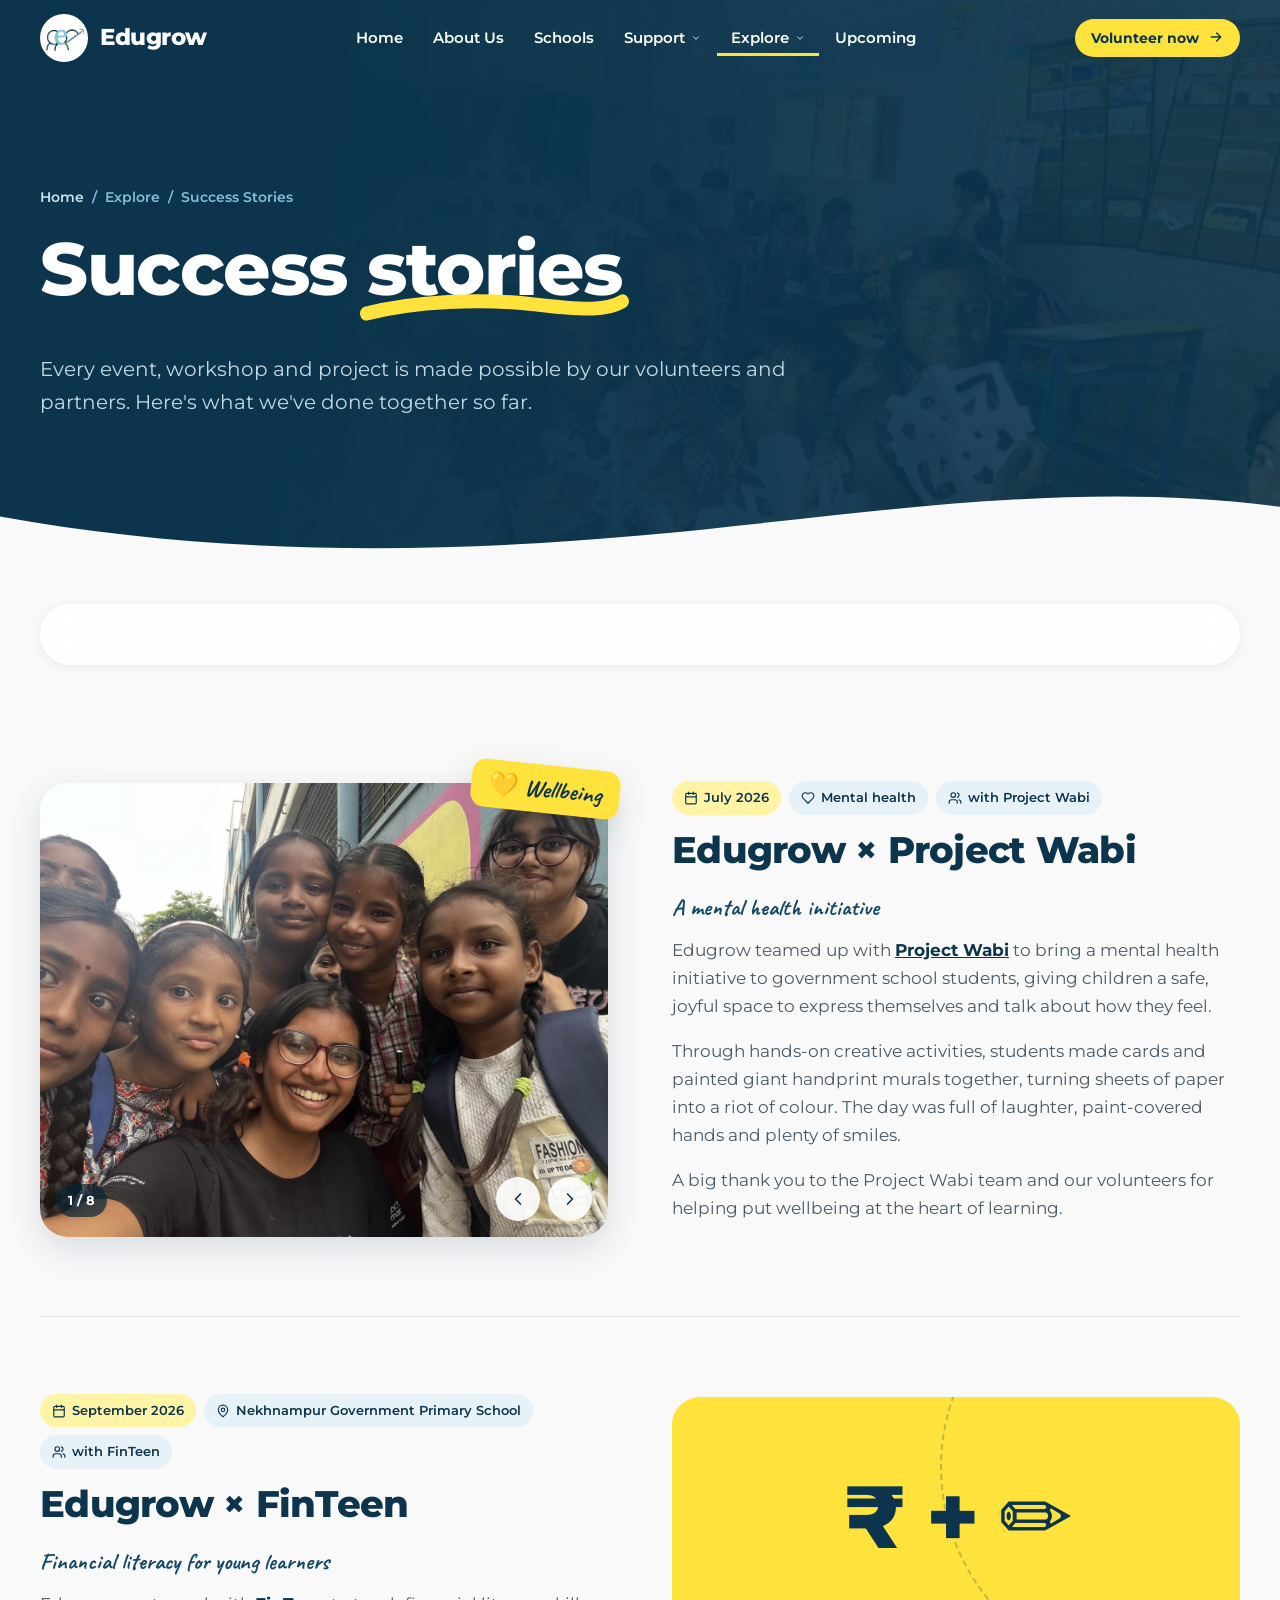
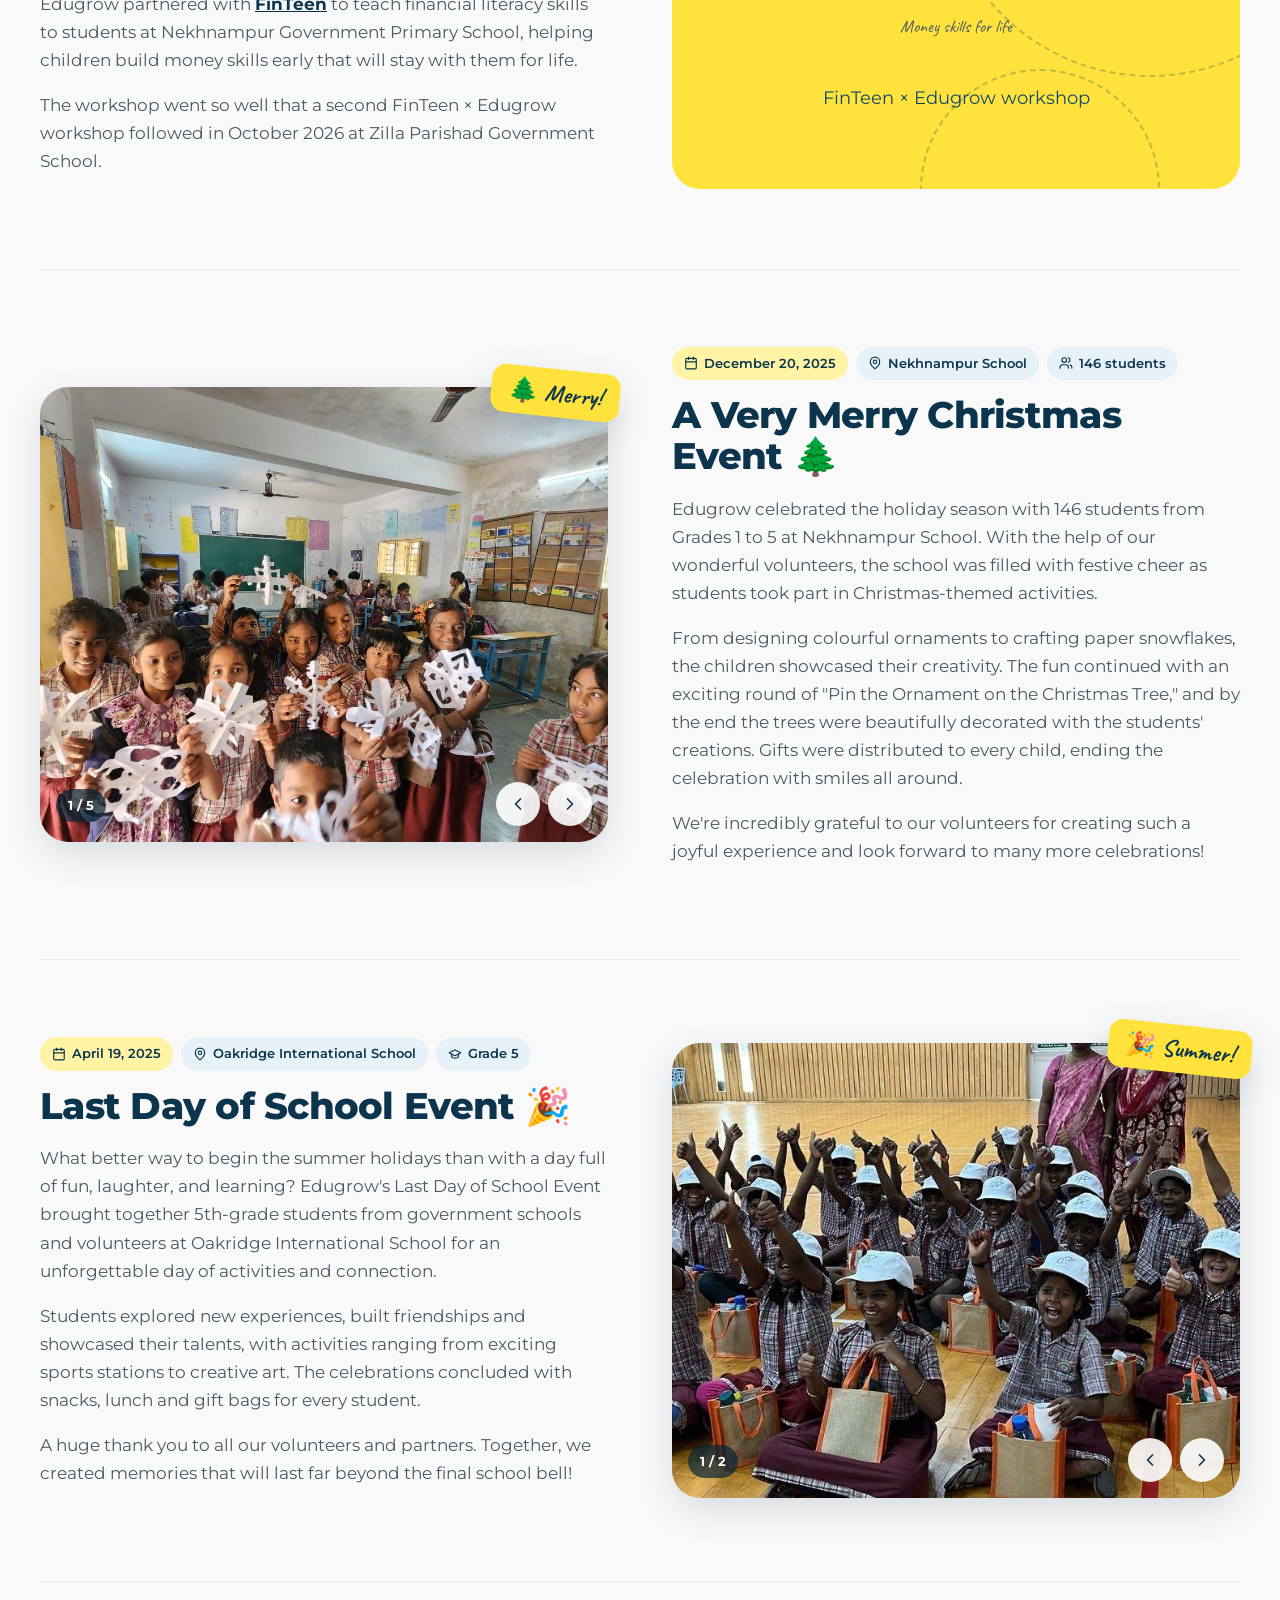
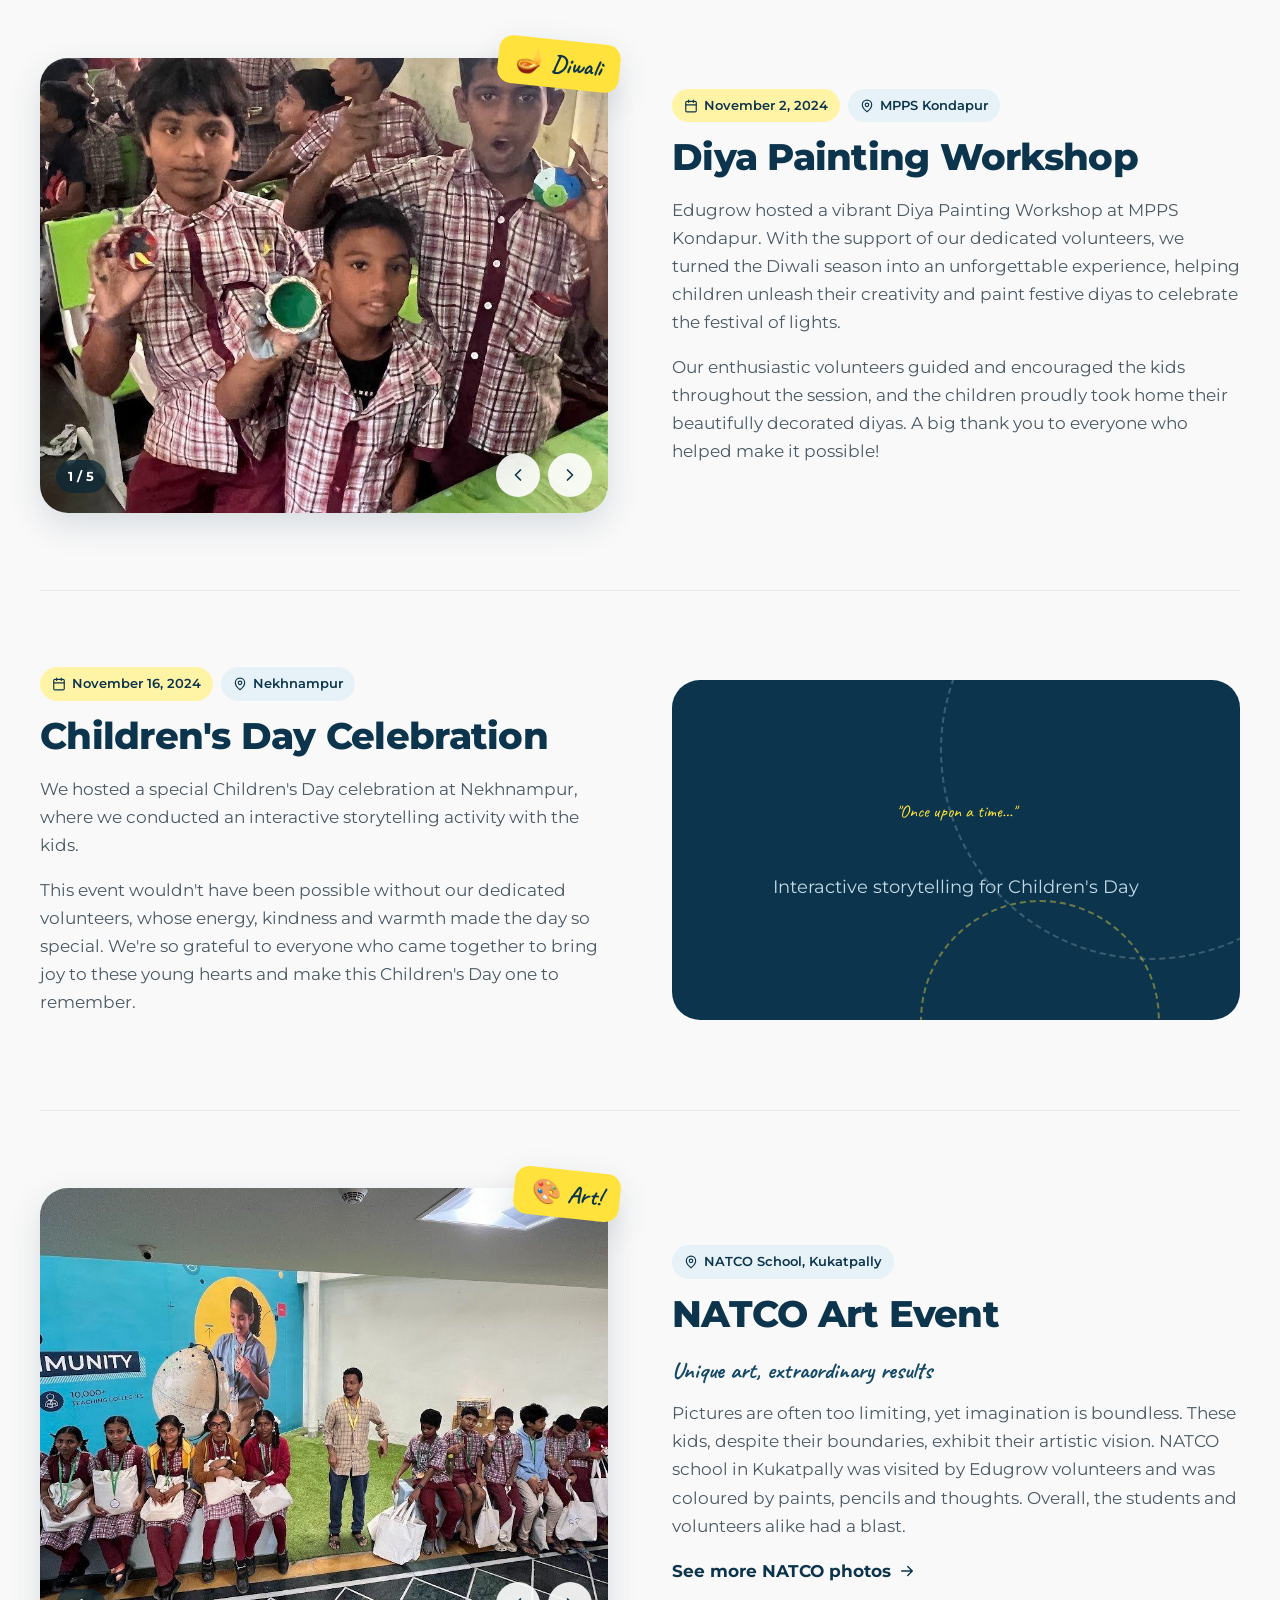
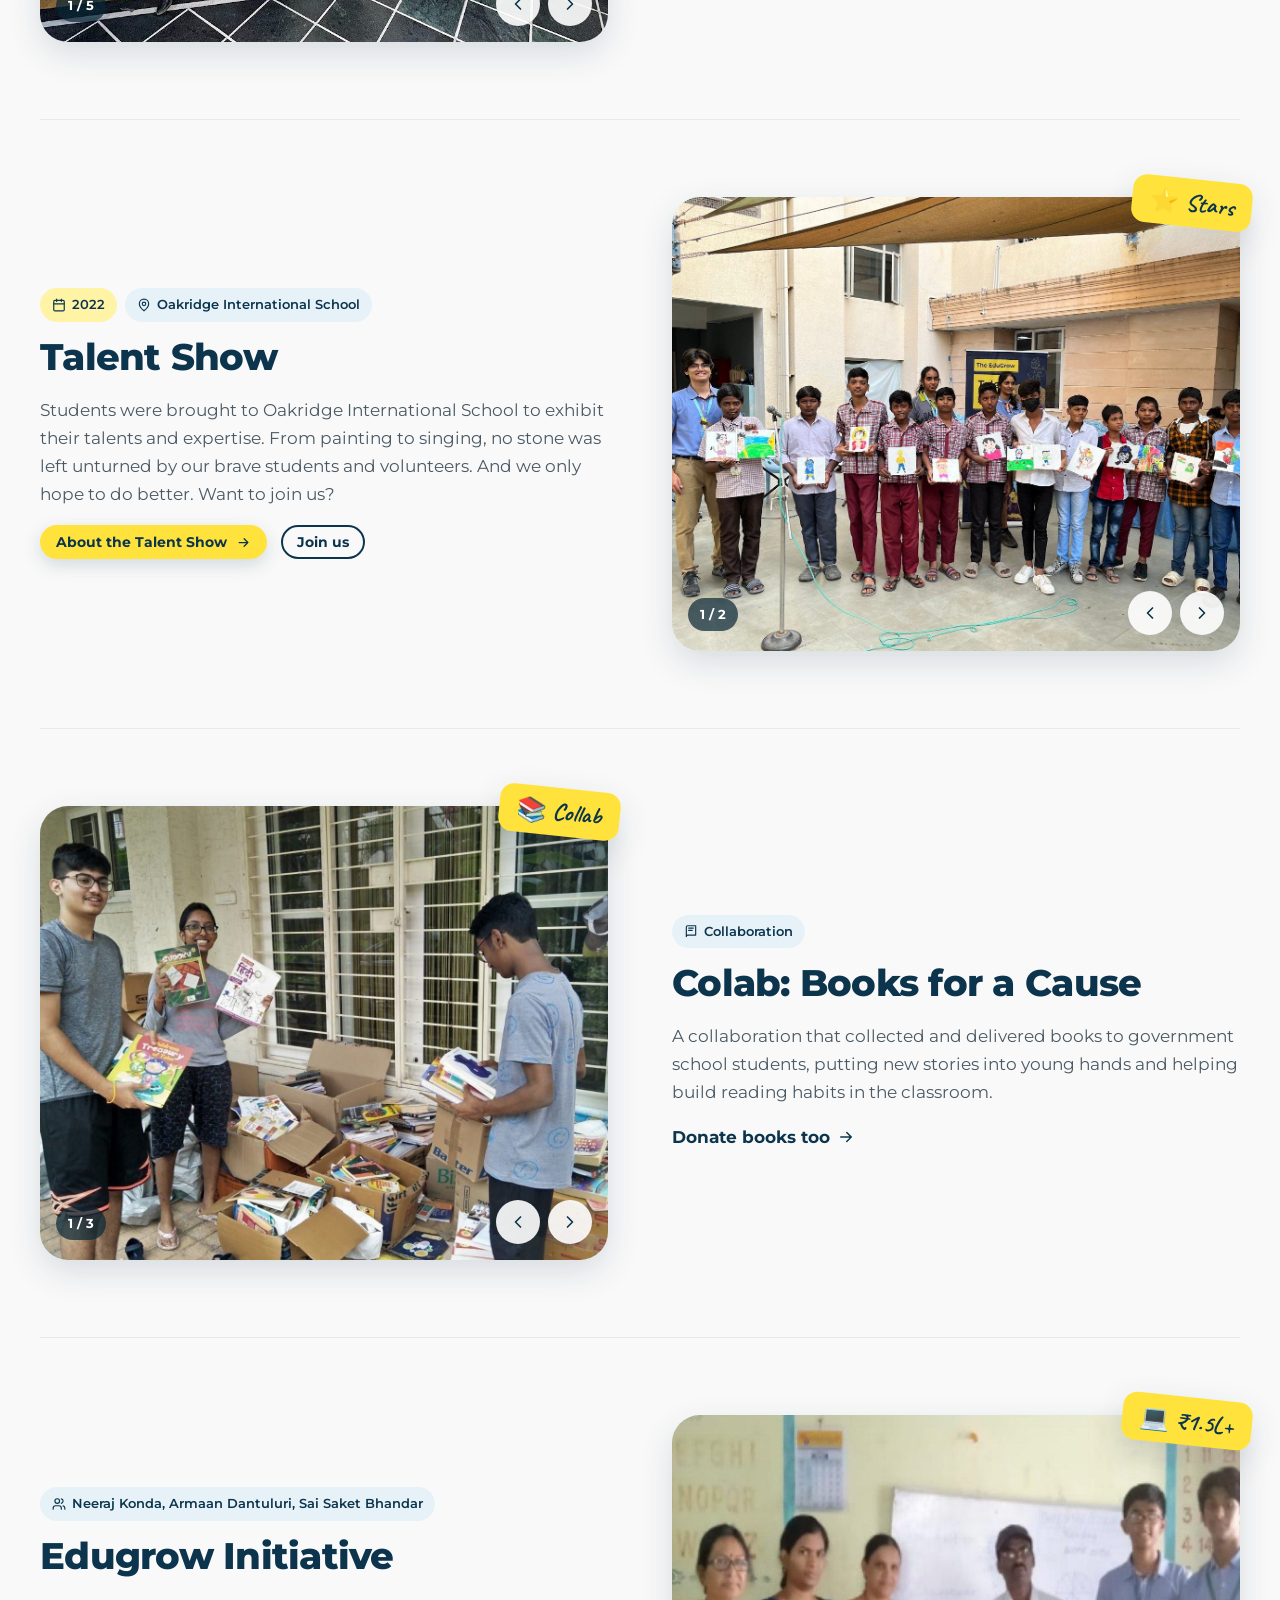
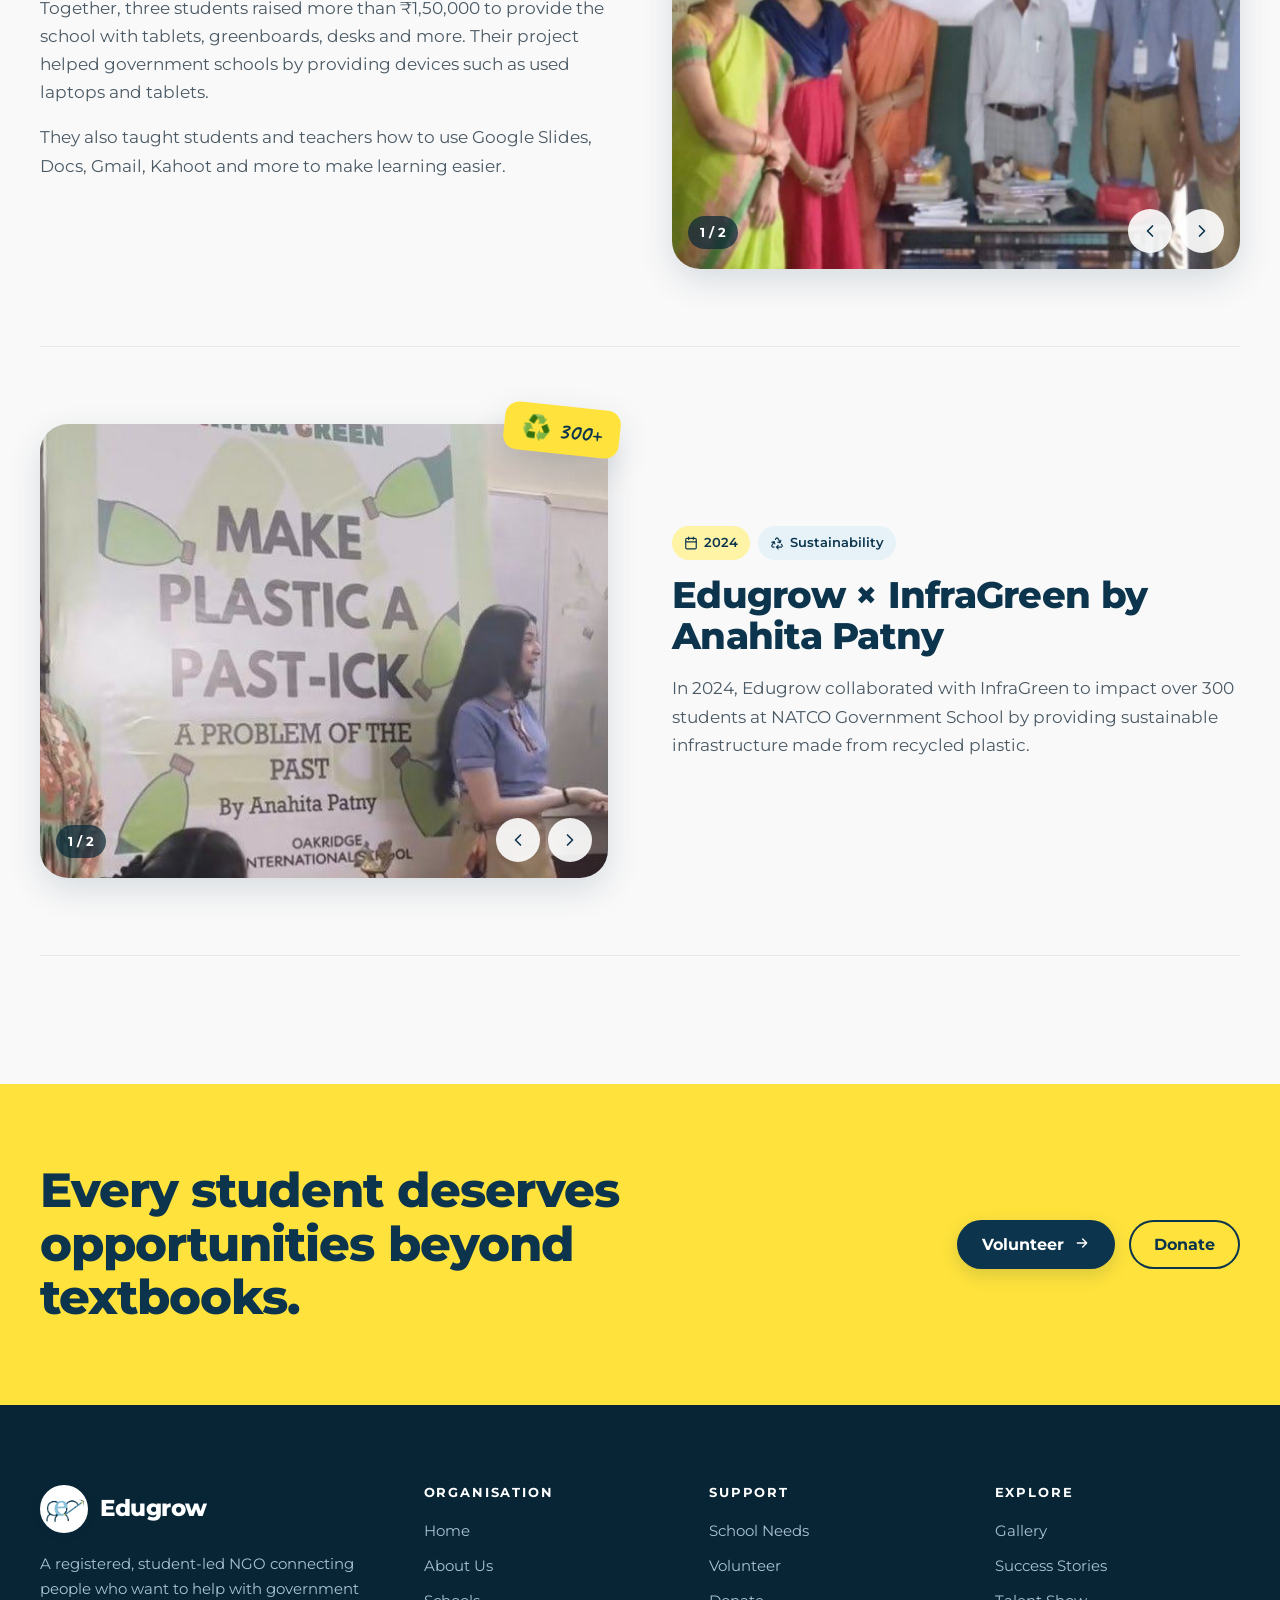
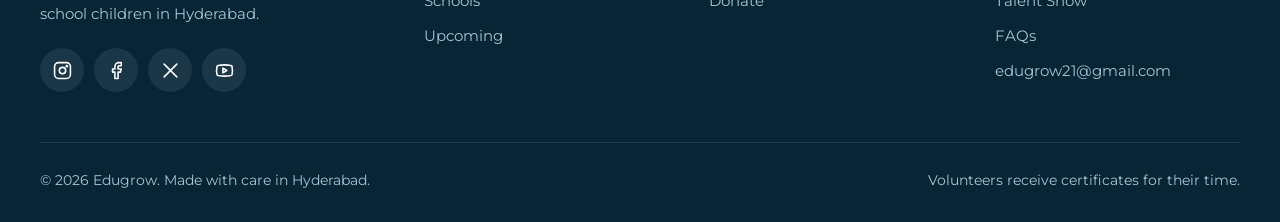
==== commit 24f668b3: "Add Project Wabi and FinTeen success stories Two new partner stories at the top of the Success Stori" ====
--- a/success-stories.html
+++ b/success-stories.html
@@ -29,6 +29,8 @@
     <section class="section" style="padding-top:50px">
       <div class="container">
         <nav class="story-nav" data-spy aria-label="Stories">
+          <a href="#wabi">Project Wabi</a>
+          <a href="#finteen">FinTeen</a>
           <a href="#christmas">Christmas '25</a>
           <a href="#last-day">Last Day of School</a>
           <a href="#diya">Diya Painting</a>
@@ -40,6 +42,48 @@
           <a href="#infragreen">InfraGreen</a>
         </nav>
 
+        <article class="story" id="wabi">
+          <div class="story-media reveal from-left">
+            <span class="sticker">💛 Wellbeing</span>
+            <div class="carousel"><div class="slides">
+              <img src="assets/img/photos/wabi-1.jpg" alt="Project Wabi volunteers taking a selfie with students" loading="lazy">
+              <img src="assets/img/photos/wabi-4.jpg" alt="Colourful handprint murals painted by students" loading="lazy">
+              <img src="assets/img/photos/wabi-2.jpg" alt="A group of smiling students" loading="lazy">
+              <img src="assets/img/photos/wabi-3.jpg" alt="Students showing their paint-covered hands" loading="lazy">
+              <img src="assets/img/photos/wabi-5.jpg" alt="Students holding up the cards they made" loading="lazy">
+              <img src="assets/img/photos/wabi-6.jpg" alt="Students gathered together during the session" loading="lazy">
+              <img src="assets/img/photos/wabi-7.jpg" alt="A finished handprint mural" loading="lazy">
+              <img src="assets/img/photos/wabi-8.jpg" alt="A student showing the card he made" loading="lazy">
+            </div><span class="count"></span><div class="ctrl"><button class="prev" aria-label="Previous photo"><span data-icon="left"></span></button><button class="next" aria-label="Next photo"><span data-icon="right"></span></button></div></div>
+          </div>
+          <div class="reveal from-right">
+            <div class="story-meta"><span class="tag tag--sun"><span data-icon="calendar" data-size="14"></span> July 2026</span><span class="tag"><span data-icon="heart" data-size="14"></span> Mental health</span><span class="tag"><span data-icon="users" data-size="14"></span> with Project Wabi</span></div>
+            <h2>Edugrow × Project Wabi</h2>
+            <p class="hand" style="color:var(--navy-700);margin-bottom:.4em">A mental health initiative</p>
+            <p>Edugrow teamed up with <a href="https://www.instagram.com/project_wabi/" target="_blank" rel="noopener" style="color:var(--navy);font-weight:700">Project Wabi</a> to bring a mental health initiative to government school students, giving children a safe, joyful space to express themselves and talk about how they feel.</p>
+            <p>Through hands-on creative activities, students made cards and painted giant handprint murals together, turning sheets of paper into a riot of colour. The day was full of laughter, paint-covered hands and plenty of smiles.</p>
+            <p>A big thank you to the Project Wabi team and our volunteers for helping put wellbeing at the heart of learning.</p>
+          </div>
+        </article>
+
+        <article class="story" id="finteen">
+          <div class="story-media reveal from-right">
+            <div class="cta-band" style="grid-template-columns:1fr;min-height:340px;place-content:center;text-align:center">
+              <span class="circle c1"></span><span class="circle c2"></span>
+              <div style="position:relative;font:800 clamp(3.5rem,8vw,5.5rem)/1 var(--font-head);color:var(--navy);letter-spacing:-.04em">₹ + ✏️</div>
+              <p class="quote-strip" style="position:relative;margin:14px 0 0">Money skills for life</p>
+              <p style="position:relative;margin:6px 0 0;color:var(--navy-700)">FinTeen × Edugrow workshop</p>
+            </div>
+          </div>
+          <div class="reveal from-left">
+            <div class="story-meta"><span class="tag tag--sun"><span data-icon="calendar" data-size="14"></span> September 2026</span><span class="tag"><span data-icon="pin" data-size="14"></span> Nekhnampur Government Primary School</span><span class="tag"><span data-icon="users" data-size="14"></span> with FinTeen</span></div>
+            <h2>Edugrow × FinTeen</h2>
+            <p class="hand" style="color:var(--navy-700);margin-bottom:.4em">Financial literacy for young learners</p>
+            <p>Edugrow partnered with <a href="https://www.instagram.com/finteen_initiative/" target="_blank" rel="noopener" style="color:var(--navy);font-weight:700">FinTeen</a> to teach financial literacy skills to students at Nekhnampur Government Primary School, helping children build money skills early that will stay with them for life.</p>
+            <p>The workshop went so well that a second FinTeen × Edugrow workshop followed in October 2026 at Zilla Parishad Government School.</p>
+          </div>
+        </article>
+
         <article class="story" id="christmas">
           <div class="story-media reveal from-left">
             <span class="sticker">🌲 Merry!</span>
